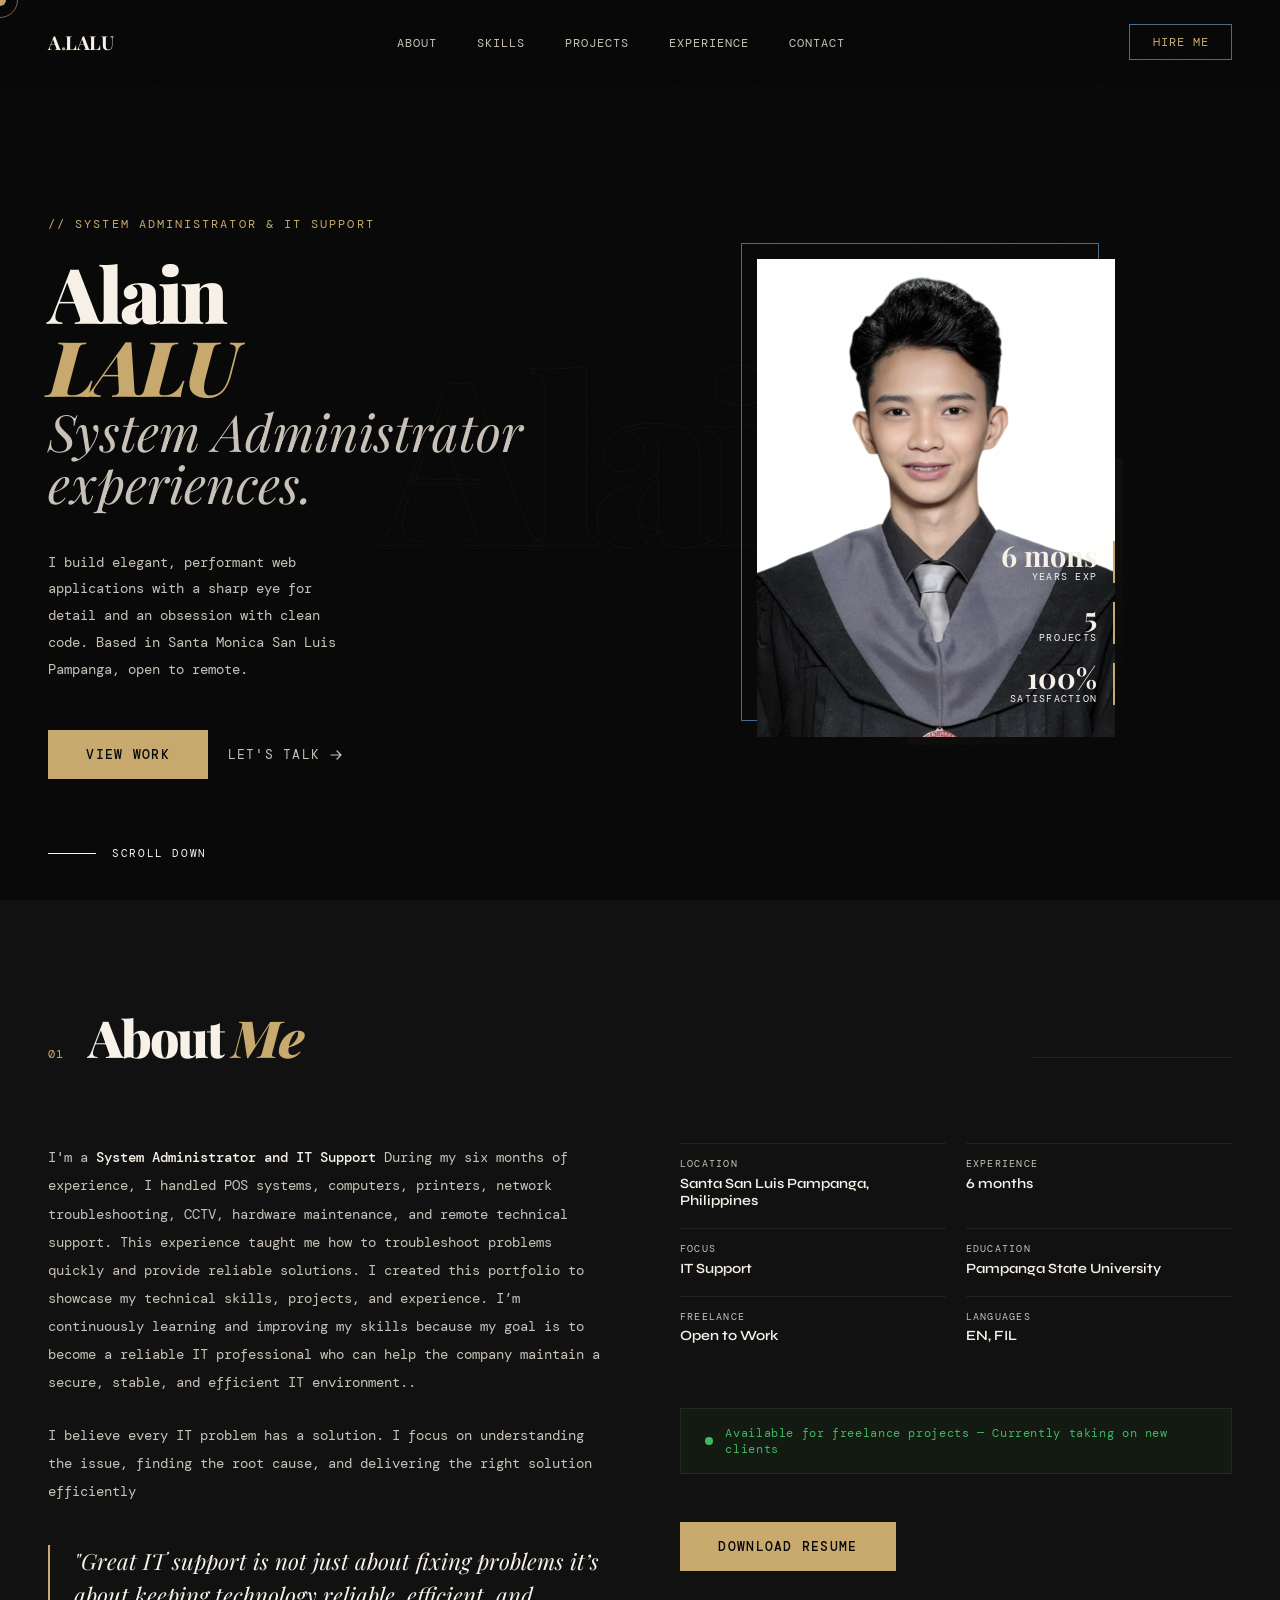
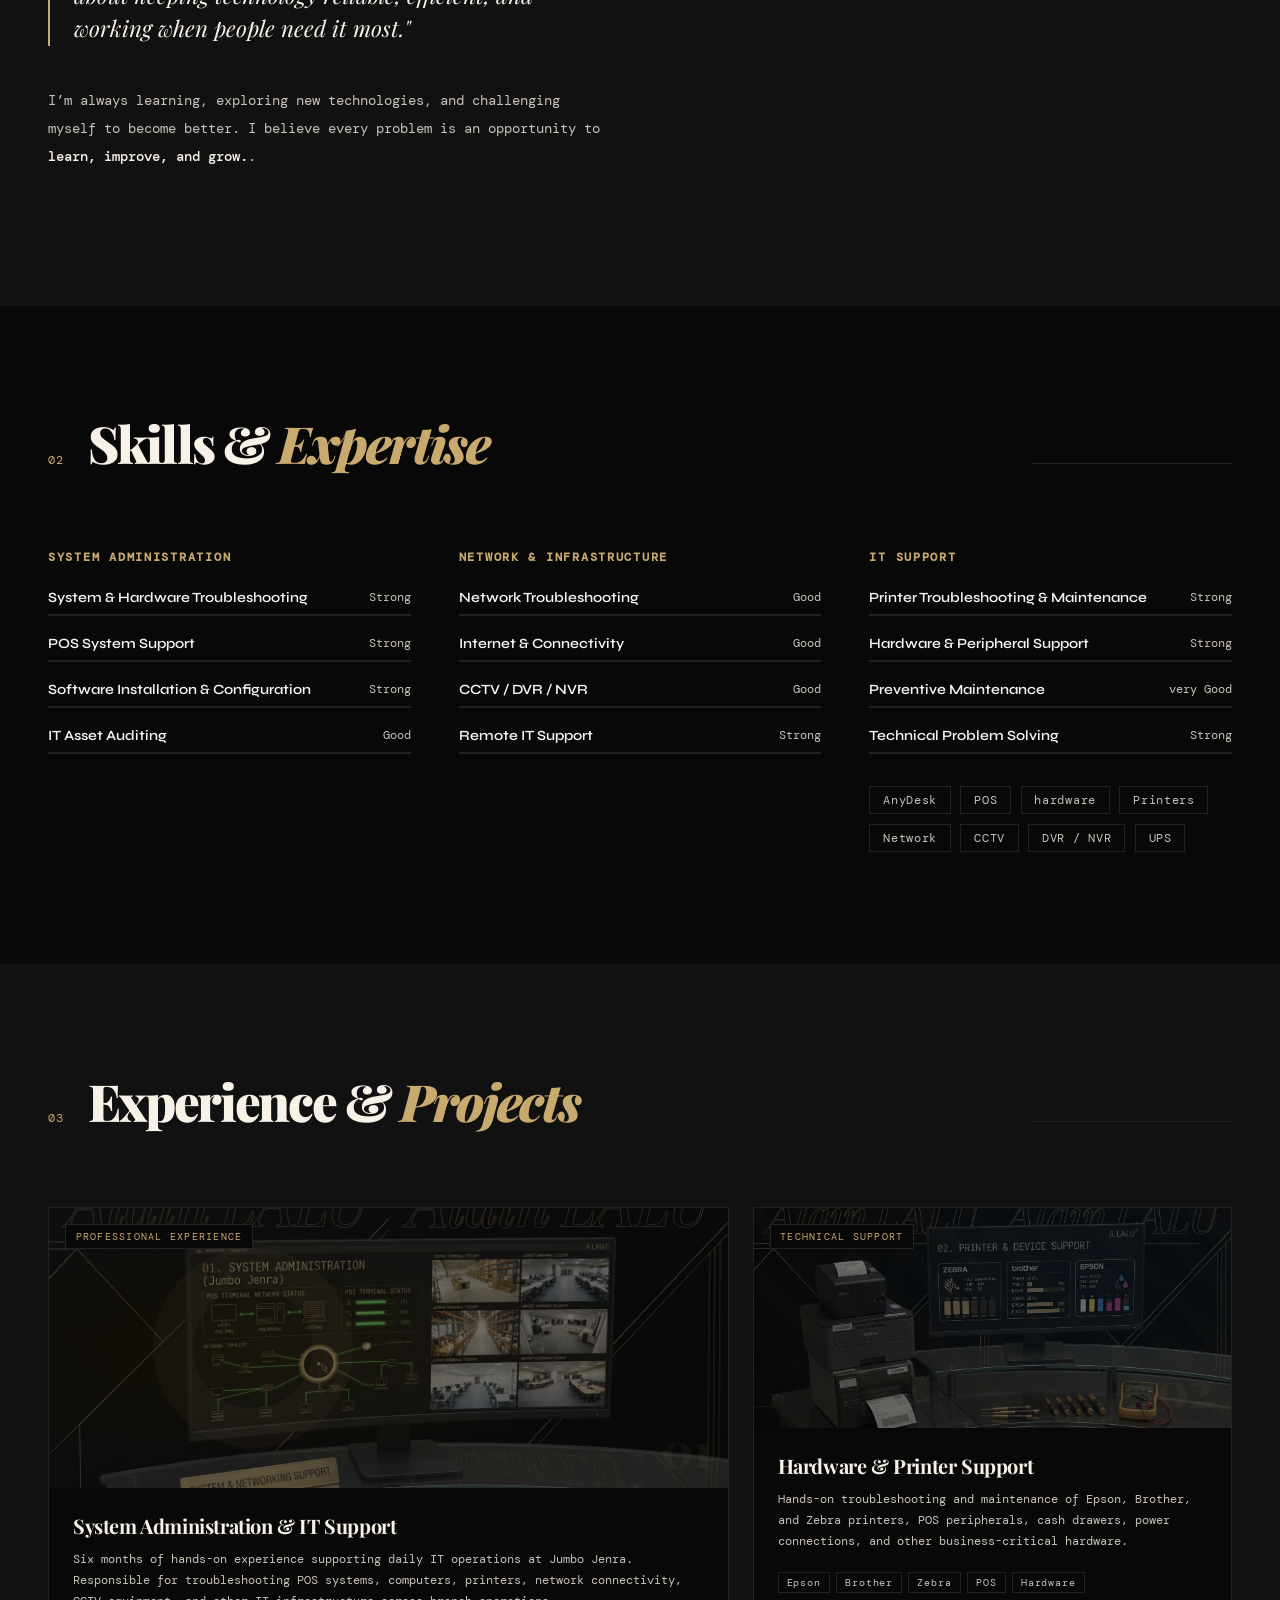
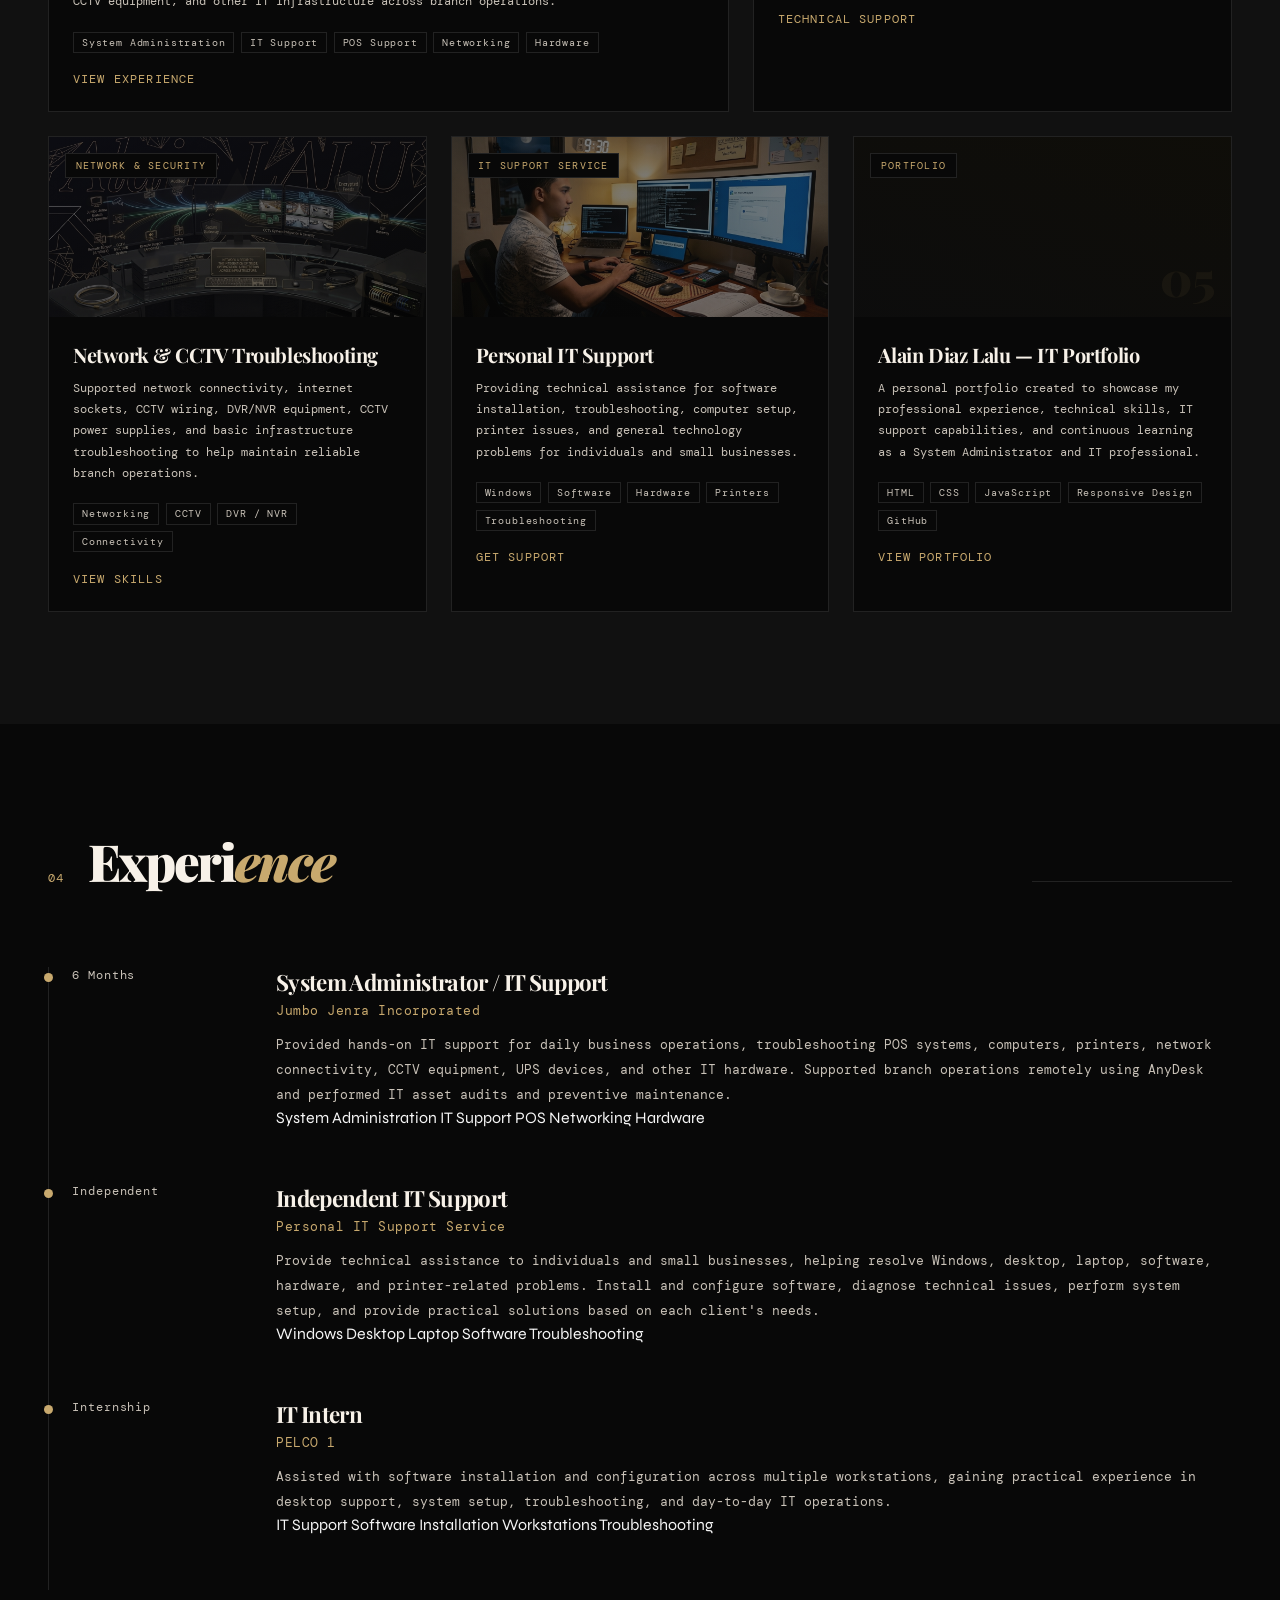
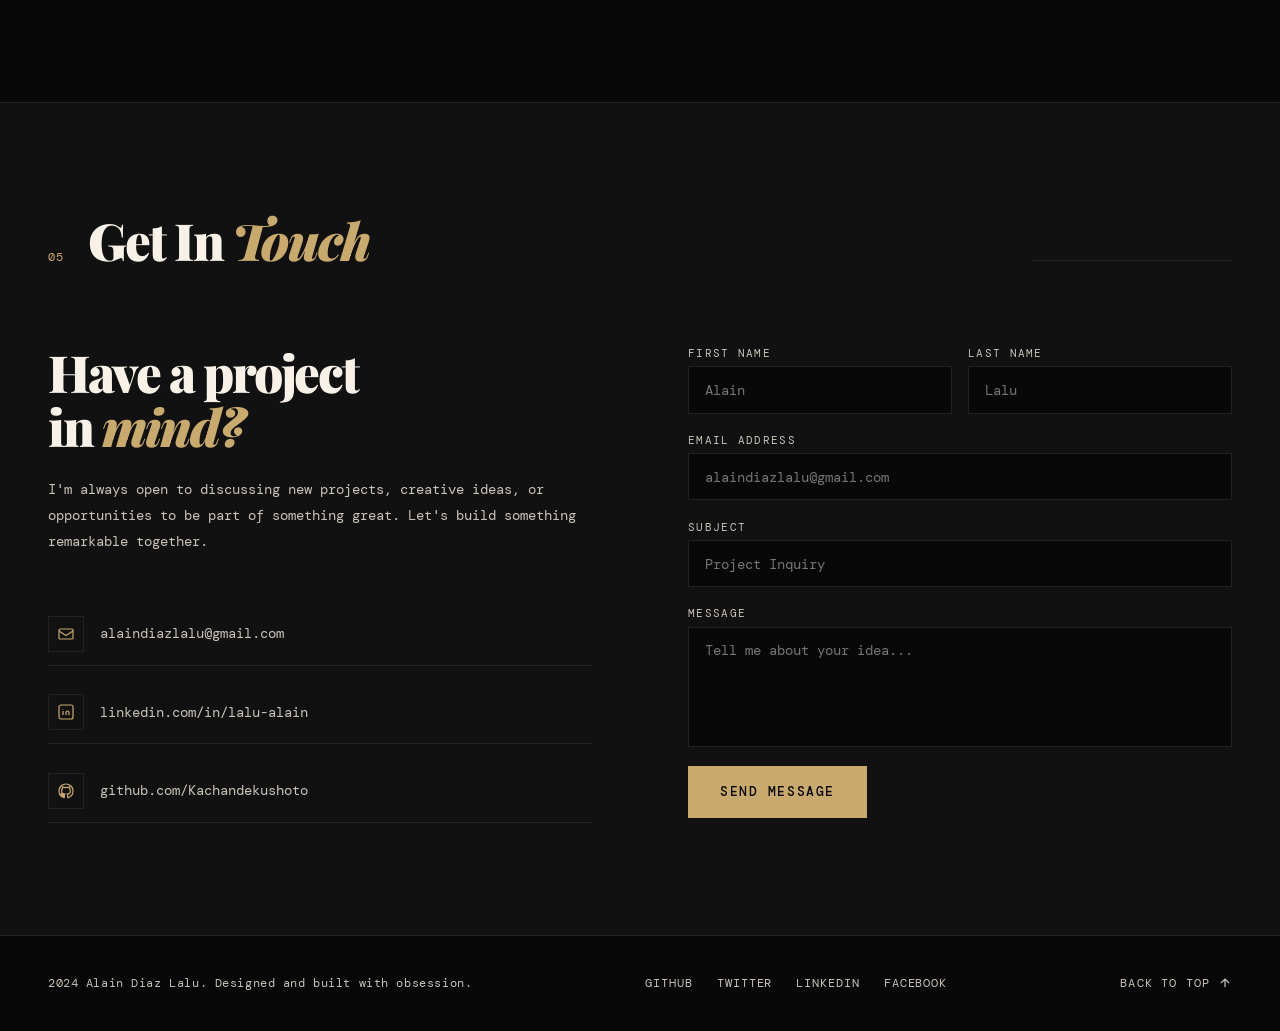
==== index.html @ 6e88aa39 "Rename index (1).html to index.html" ====
<!DOCTYPE html>
<html lang="en">
<head>
<meta charset="UTF-8" />
<meta name="viewport" content="width=device-width, initial-scale=1.0"/>
<title>Alain Diaz Lalu — Portfolio</title>
<link href="https://fonts.googleapis.com/css2?family=Playfair+Display:ital,wght@0,400;0,700;0,900;1,400;1,700&family=DM+Mono:ital,wght@0,300;0,400;0,500;1,300&family=Syne:wght@400;600;700;800&display=swap" rel="stylesheet"/>
<link rel="stylesheet" href="styles.css" />
</head>
<body>

<div id="cursor"></div>
<div id="cursor-ring"></div>

<!-- ─── NAV ─── -->
<nav id="navbar">
  <a href="#hero" class="nav-logo">A<span>.</span>LALU</a>
  <ul class="nav-links">
    <li><a href="#about">About</a></li>
    <li><a href="#skills">Skills</a></li>
    <li><a href="#projects">Projects</a></li>
    <li><a href="#experience">Experience</a></li>
    <li><a href="#contact">Contact</a></li>
  </ul>
  <a href="#contact" class="nav-cta">Hire Me</a>
  <button class="hamburger" id="hamburger" aria-label="Menu">
    <span></span><span></span><span></span>
  </button>
</nav>

<!-- Mobile Menu -->
<div class="mobile-menu" id="mobileMenu">
  <a href="#about" class="mobile-link">About</a>
  <a href="#skills" class="mobile-link">Skills</a>
  <a href="#projects" class="mobile-link">Projects</a>
  <a href="#experience" class="mobile-link">Experience</a>
  <a href="#contact" class="mobile-link">Contact</a>
</div>

<!-- ─── HERO ─── -->
<section id="hero">
  <div class="hero-bg-text">Alain</div>

  <div class="hero-left">
    <p class="hero-tag">// System Administrator &amp; IT SUPPORT</p>
    <h1 class="hero-name">Alain<br/><em>LALU</em></h1>
    <p class="hero-title">System Administrator<br/>experiences.</p>
    <p class="hero-desc">
      I build elegant, performant web applications with a sharp eye for detail and an obsession with clean code. Based in Santa Monica San Luis Pampanga, open to remote.
    </p>
    <div class="hero-actions">
      <a href="#projects" class="btn-primary">View Work</a>
      <a href="#contact" class="btn-ghost">
        Let's Talk
        <svg width="16" height="16" viewBox="0 0 16 16" fill="none">
          <path d="M3 8H13M9 4L13 8L9 12" stroke="currentColor" stroke-width="1.2" stroke-linecap="round" stroke-linejoin="round"/>
        </svg>
      </a>
    </div>
  </div>

  <div class="hero-right">
    <div class="hero-image-wrap">
      <img src="LALU_ALAIN.png" alt="System Administrator & IT Support" class="hero-avatar" />
      <div class="hero-stats">
        <div class="stat-item">
          <div class="stat-num">6 mons</div>
          <div class="stat-label">Years Exp</div>
        </div>
        <div class="stat-item">
          <div class="stat-num">5</div>
          <div class="stat-label">Projects</div>
        </div>
        <div class="stat-item">
          <div class="stat-num">100%</div>
          <div class="stat-label">Satisfaction</div>
        </div>
      </div>
    </div>
  </div>

  <div class="scroll-indicator">
    <div class="scroll-line"></div>
    <span class="scroll-text">Scroll Down</span>
  </div>
</section>

<!-- ─── ABOUT ─── -->
<section id="about">
  <div class="section-header reveal">
    <span class="section-num">01</span>
    <h2 class="section-title">About <em>Me</em></h2>
    <div class="section-line"></div>
  </div>
  <div class="about-grid">
    <div class="about-text reveal">
      <p>I'm a <strong> System Administrator and IT Support</strong> During my six months of experience, I handled POS systems, computers, printers, network troubleshooting, CCTV, hardware maintenance, and remote technical support. This experience taught me how to troubleshoot problems quickly and provide reliable solutions.
I created this portfolio to showcase my technical skills, projects, and experience. I’m continuously learning and improving my skills because my goal is to become a reliable IT professional who can help the company maintain a secure, stable, and efficient IT environment..</p>
      <p>I believe every IT problem has a solution. I focus on understanding the issue, finding the root cause, and delivering the right solution efficiently</p>
      <div class="about-quote">
        <blockquote>"Great IT support is not just about fixing problems it’s about keeping technology reliable, efficient, and working when people need it most."</blockquote>
      </div>
      <p>I’m always learning, exploring new technologies, and challenging myself to become better. I believe every problem is an opportunity to <strong>learn, improve, and grow.</strong>.</p>
    </div>
    <div class="about-right reveal reveal-delay-2">
      <div class="info-grid">
        <div class="info-item">
          <div class="info-label">Location</div>
          <div class="info-value">Santa San Luis Pampanga, Philippines</div>
        </div>
        <div class="info-item">
          <div class="info-label">Experience</div>
          <div class="info-value">6 months</div>
        </div>
        <div class="info-item">
          <div class="info-label">Focus</div>
          <div class="info-value">IT Support</div>
        </div>
        <div class="info-item">
          <div class="info-label">Education</div>
          <div class="info-value">Pampanga State University</div>
        </div>
        <div class="info-item">
          <div class="info-label">Freelance</div>
          <div class="info-value">Open to Work </div>
        </div>
        <div class="info-item">
          <div class="info-label">Languages</div>
          <div class="info-value">EN, FIL</div>
        </div>
      </div>
      <div class="availability">
        <div class="avail-dot"></div>
        <span class="avail-text">Available for freelance projects — Currently taking on new clients</span>
      </div>
      <a href="LALU_ALAIN_DIAZ.pdf" class="btn-primary" style="align-self:flex-start; margin-top:1rem; display:inline-block; text-decoration:none;">Download Resume</a>
    </div>
  </div>
</section>

<!-- ─── SKILLS ─── -->
<section id="skills">
  <div class="section-header reveal">
    <span class="section-num">02</span>
    <h2 class="section-title">Skills &amp; <em>Expertise</em></h2>
    <div class="section-line"></div>
  </div>

  <div class="skills-container">

    <!-- SYSTEM ADMINISTRATION -->
    <div class="skill-category reveal">
      <h3>System Administration</h3>

      <div class="skill-item">
        <div class="skill-header">
          <span class="skill-name">System &amp; Hardware Troubleshooting</span>
          <span class="skill-pct">Strong</span>
        </div>
        <div class="skill-bar">
          <div class="skill-fill" data-width="0.88"></div>
        </div>
      </div>

      <div class="skill-item">
        <div class="skill-header">
          <span class="skill-name">POS System Support</span>
          <span class="skill-pct">Strong</span>
        </div>
        <div class="skill-bar">
          <div class="skill-fill" data-width="0.90"></div>
        </div>
      </div>

      <div class="skill-item">
        <div class="skill-header">
          <span class="skill-name">Software Installation &amp; Configuration</span>
          <span class="skill-pct">Strong</span>
        </div>
        <div class="skill-bar">
          <div class="skill-fill" data-width="0.90"></div>
        </div>
      </div>

      <div class="skill-item">
        <div class="skill-header">
          <span class="skill-name">IT Asset Auditing</span>
          <span class="skill-pct">Good</span>
        </div>
        <div class="skill-bar">
          <div class="skill-fill" data-width="0.80"></div>
        </div>
      </div>
    </div>


    <!-- NETWORK & INFRASTRUCTURE -->
    <div class="skill-category reveal reveal-delay-1">
      <h3>Network &amp; Infrastructure</h3>

      <div class="skill-item">
        <div class="skill-header">
          <span class="skill-name">Network Troubleshooting</span>
          <span class="skill-pct">Good</span>
        </div>
        <div class="skill-bar">
          <div class="skill-fill" data-width="0.82"></div>
        </div>
      </div>

      <div class="skill-item">
        <div class="skill-header">
          <span class="skill-name">Internet &amp; Connectivity</span>
          <span class="skill-pct">Good</span>
        </div>
        <div class="skill-bar">
          <div class="skill-fill" data-width="0.80"></div>
        </div>
      </div>

      <div class="skill-item">
        <div class="skill-header">
          <span class="skill-name">CCTV / DVR / NVR</span>
          <span class="skill-pct">Good</span>
        </div>
        <div class="skill-bar">
          <div class="skill-fill" data-width="0.75"></div>
        </div>
      </div>

      <div class="skill-item">
        <div class="skill-header">
          <span class="skill-name">Remote IT Support</span>
          <span class="skill-pct">Strong</span>
        </div>
        <div class="skill-bar">
          <div class="skill-fill" data-width="0.85"></div>
        </div>
      </div>
    </div>


    <!-- IT SUPPORT -->
    <div class="skill-category reveal reveal-delay-2">
      <h3>IT Support</h3>

      <div class="skill-item">
        <div class="skill-header">
          <span class="skill-name">Printer Troubleshooting &amp; Maintenance</span>
          <span class="skill-pct">Strong</span>
        </div>
        <div class="skill-bar">
          <div class="skill-fill" data-width="0.90"></div>
        </div>
      </div>

      <div class="skill-item">
        <div class="skill-header">
          <span class="skill-name">Hardware &amp; Peripheral Support</span>
          <span class="skill-pct">Strong</span>
        </div>
        <div class="skill-bar">
          <div class="skill-fill" data-width="0.88"></div>
        </div>
      </div>

      <div class="skill-item">
        <div class="skill-header">
          <span class="skill-name">Preventive Maintenance</span>
          <span class="skill-pct">very Good</span>
        </div>
        <div class="skill-bar">
          <div class="skill-fill" data-width="0.80"></div>
        </div>
      </div>

      <div class="skill-item">
        <div class="skill-header">
          <span class="skill-name">Technical Problem Solving</span>
          <span class="skill-pct">Strong</span>
        </div>
        <div class="skill-bar">
          <div class="skill-fill" data-width="0.90"></div>
        </div>
      </div>

      <div class="tech-tags">
        <span class="tech-tag">AnyDesk</span>
        <span class="tech-tag">POS</span>
        <span class="tech-tag">hardware</span>
        <span class="tech-tag">Printers</span>
        <span class="tech-tag">Network </span>
        <span class="tech-tag">CCTV</span>
        <span class="tech-tag">DVR / NVR</span>
        <span class="tech-tag">UPS</span>
      </div>
    </div>

  </div>
</section>

<!-- ─── PROJECTS ─── -->
<!-- ─── EXPERIENCE & PROJECTS ─── -->
<section id="projects">
  <div class="section-header reveal">
    <span class="section-num">03</span>
    <h2 class="section-title">Experience &amp; <em>Projects</em></h2>
    <div class="section-line"></div>
  </div>

  <div class="projects-grid">

    <!-- PROJECT 01 -->
    <div class="project-card reveal">
      <div class="project-thumb">
        <img src="SystemAdmin&ITsupport.jpg" alt="System Administration and IT Support" />
        <div class="project-thumb-pattern proj-t1"></div>
        <span class="project-label">Professional Experience</span>
        <span class="project-num">01</span>
      </div>

      <div class="project-info">
        <h3 class="project-title">System Administration &amp; IT Support</h3>

        <p class="project-desc">
          Six months of hands-on experience supporting daily IT operations at
          Jumbo Jenra. Responsible for troubleshooting POS systems, computers,
          printers, network connectivity, CCTV equipment, and other IT
          infrastructure across branch operations.
        </p>

        <div class="project-tech">
          <span>System Administration</span>
          <span>IT Support</span>
          <span>POS Support</span>
          <span>Networking</span>
          <span>Hardware</span>
        </div>

        <div class="project-links">
          <a href="#experience" class="project-link">
            View Experience
          </a>
        </div>
      </div>
    </div>


    <!-- PROJECT 02 -->
    <div class="project-card reveal reveal-delay-1">
      <div class="project-thumb">
        <img src="technicalsupp.jpg" alt="Technical Support" />
        <div class="project-thumb-pattern proj-t2"></div>
        <span class="project-label">Technical Support</span>
        <span class="project-num">02</span>
      </div>

      <div class="project-info">
        <h3 class="project-title">Hardware &amp; Printer Support</h3>

        <p class="project-desc">
          Hands-on troubleshooting and maintenance of Epson, Brother, and Zebra
          printers, POS peripherals, cash drawers, power connections, and other
          business-critical hardware.
        </p>

        <div class="project-tech">
          <span>Epson</span>
          <span>Brother</span>
          <span>Zebra</span>
          <span>POS</span>
          <span>Hardware</span>
        </div>

        <div class="project-links">
          <a href="#contact" class="project-link">
            Technical Support
          </a>
        </div>
      </div>
    </div>


    <!-- PROJECT 03 -->
    <div class="project-card reveal">
      <div class="project-thumb" style="height:180px">
        <img src="Network&Security.jpg" alt="Network and Security" />
        <div class="project-thumb-pattern proj-t3"></div>
        <span class="project-label">Network &amp; Security</span>
        <span class="project-num">03</span>
      </div>

      <div class="project-info">
        <h3 class="project-title">Network &amp; CCTV Troubleshooting</h3>

        <p class="project-desc">
          Supported network connectivity, internet sockets, CCTV wiring,
          DVR/NVR equipment, CCTV power supplies, and basic infrastructure
          troubleshooting to help maintain reliable branch operations.
        </p>

        <div class="project-tech">
          <span>Networking</span>
          <span>CCTV</span>
          <span>DVR / NVR</span>
          <span>Connectivity</span>
        </div>

        <div class="project-links">
          <a href="#skills" class="project-link">
            View Skills
          </a>
        </div>
      </div>
    </div>


    <!-- PROJECT 04 -->
    <div class="project-card reveal reveal-delay-1">
      <div class="project-thumb" style="height:180px">
        <img src="SideHustle.jpg" alt="Side Hustle" />
        <div class="project-thumb-pattern proj-t4"></div>
        <span class="project-label">IT Support Service</span>
        <span class="project-num">04</span>
      </div>

      <div class="project-info">
        <h3 class="project-title">Personal IT Support</h3>

        <p class="project-desc">
          Providing technical assistance for software installation,
          troubleshooting, computer setup, printer issues, and general
          technology problems for individuals and small businesses.
        </p>

        <div class="project-tech">
          <span>Windows</span>
          <span>Software</span>
          <span>Hardware</span>
          <span>Printers</span>
          <span>Troubleshooting</span>
        </div>

        <div class="project-links">
          <a href="#contact" class="project-link">
            Get Support
          </a>
        </div>
      </div>
    </div>


    <!-- PROJECT 05 -->
    <div class="project-card reveal reveal-delay-2">
      <div class="project-thumb" style="height:180px">
        <div class="project-thumb-pattern proj-t5"></div>
        <span class="project-label">Portfolio</span>
        <span class="project-num">05</span>
      </div>

      <div class="project-info">
        <h3 class="project-title">Alain Diaz Lalu — IT Portfolio</h3>

        <p class="project-desc">
          A personal portfolio created to showcase my professional experience,
          technical skills, IT support capabilities, and continuous learning
          as a System Administrator and IT professional.
        </p>

        <div class="project-tech">
          <span>HTML</span>
          <span>CSS</span>
          <span>JavaScript</span>
          <span>Responsive Design</span>
          <span>GitHub</span>
        </div>

        <div class="project-links">
          <a href="#" class="project-link">
            View Portfolio
          </a>
        </div>
      </div>
    </div>

  </div>
</section>
<!-- ─── EXPERIENCE ─── -->
<!-- ─── EXPERIENCE ─── -->
<section id="experience">
  <div class="section-header reveal">
    <span class="section-num">04</span>
    <h2 class="section-title">Experi<em>ence</em></h2>
    <div class="section-line"></div>
  </div>

  <div class="timeline">

    <!-- JUMBO JENRA -->
    <div class="timeline-item reveal">
      <div class="timeline-date">6 Months</div>

      <div class="timeline-content">
        <div class="timeline-role">
          System Administrator / IT Support
        </div>

        <div class="timeline-company">
          Jumbo Jenra Incorporated
        </div>

        <p class="timeline-desc">
          Provided hands-on IT support for daily business operations,
          troubleshooting POS systems, computers, printers, network
          connectivity, CCTV equipment, UPS devices, and other IT hardware.
          Supported branch operations remotely using AnyDesk and performed
          IT asset audits and preventive maintenance.
        </p>

        <div class="timeline-tags">
          <span>System Administration</span>
          <span>IT Support</span>
          <span>POS</span>
          <span>Networking</span>
          <span>Hardware</span>
        </div>
      </div>
    </div>


    <!-- IT SUPPORT SIDE HUSTLE -->
    <div class="timeline-item reveal reveal-delay-1">
      <div class="timeline-date">Independent</div>

      <div class="timeline-content">
        <div class="timeline-role">
          Independent IT Support
        </div>

        <div class="timeline-company">
          Personal IT Support Service
        </div>

        <p class="timeline-desc">
          Provide technical assistance to individuals and small businesses,
          helping resolve Windows, desktop, laptop, software, hardware, and
          printer-related problems. Install and configure software, diagnose
          technical issues, perform system setup, and provide practical
          solutions based on each client's needs.
        </p>

        <div class="timeline-tags">
          <span>Windows</span>
          <span>Desktop</span>
          <span>Laptop</span>
          <span>Software</span>
          <span>Troubleshooting</span>
        </div>
      </div>
    </div>


    <!-- PELCO -->
    <div class="timeline-item reveal reveal-delay-2">
      <div class="timeline-date">Internship</div>

      <div class="timeline-content">
        <div class="timeline-role">
          IT Intern
        </div>

        <div class="timeline-company">
          PELCO 1
        </div>

        <p class="timeline-desc">
          Assisted with software installation and configuration across
          multiple workstations, gaining practical experience in desktop
          support, system setup, troubleshooting, and day-to-day IT
          operations.
        </p>

        <div class="timeline-tags">
          <span>IT Support</span>
          <span>Software Installation</span>
          <span>Workstations</span>
          <span>Troubleshooting</span>
        </div>
      </div>
    </div>

  </div>
</section>

<!-- ─── CONTACT ─── -->
<section id="contact">
  <div class="section-header reveal">
    <span class="section-num">05</span>
    <h2 class="section-title">Get In <em>Touch</em></h2>
    <div class="section-line"></div>
  </div>
  <div class="contact-grid">
    <div class="contact-left reveal">
      <h3 class="contact-heading">Have a project<br/>in <em>mind?</em></h3>
      <p class="contact-sub">I'm always open to discussing new projects, creative ideas, or opportunities to be part of something great. Let's build something remarkable together.</p>
      <div class="contact-methods">
        <a href="mailto:alaindiazlalu@gmail.com" class="contact-method">
          <div class="contact-method-icon">
            <svg width="16" height="16" viewBox="0 0 16 16" fill="none" stroke="currentColor" stroke-width="1.2">
              <rect x="1" y="3" width="14" height="10" rx="1"/>
              <path d="M1 5L8 9.5L15 5"/>
            </svg>
          </div>
          alaindiazlalu@gmail.com
        </a>
        <a href="https://linkedin.com" class="contact-method" target="_blank">
          <div class="contact-method-icon">
            <svg width="16" height="16" viewBox="0 0 16 16" fill="none" stroke="currentColor" stroke-width="1.2">
              <rect x="1" y="1" width="14" height="14" rx="2"/>
              <path d="M5 7V11M5 5V5.5"/>
              <path d="M8 11V8.5C8 7.7 8.7 7 9.5 7C10.3 7 11 7.7 11 8.5V11"/>
            </svg>
          </div>
          linkedin.com/in/lalu-alain
        </a>
        <a href="https://github.com" class="contact-method" target="_blank">
          <div class="contact-method-icon">
            <svg width="16" height="16" viewBox="0 0 16 16" fill="none" stroke="currentColor" stroke-width="1.2">
              <path d="M8 1C4.13 1 1 4.13 1 8C1 11.1 3.05 13.72 5.88 14.65C6.23 14.71 6.36 14.5 6.36 14.31V13.12C4.43 13.54 4.02 12.22 4.02 12.22C3.7 11.4 3.24 11.19 3.24 11.19C2.61 10.76 3.29 10.77 3.29 10.77C3.99 10.82 4.36 11.49 4.36 11.49C4.98 12.56 5.97 12.25 6.39 12.07C6.45 11.62 6.63 11.31 6.83 11.14C5.27 10.97 3.63 10.36 3.63 7.64C3.63 6.87 3.9 6.24 4.38 5.75C4.31 5.58 4.07 4.86 4.45 3.9C4.45 3.9 5.03 3.72 6.36 4.62C6.91 4.47 7.46 4.39 8 4.39C8.54 4.39 9.09 4.47 9.64 4.62C10.97 3.72 11.55 3.9 11.55 3.9C11.93 4.86 11.69 5.58 11.62 5.75C12.1 6.24 12.37 6.87 12.37 7.64C12.37 10.37 10.73 10.97 9.16 11.13C9.41 11.34 9.64 11.75 9.64 12.38V14.31C9.64 14.5 9.77 14.72 10.13 14.65C12.96 13.72 15 11.1 15 8C15 4.13 11.87 1 8 1Z"/>
            </svg>
          </div>
          github.com/Kachandekushoto
        </a>
      </div>
    </div>
    <div class="contact-right reveal reveal-delay-2">
      <form class="contact-form" id="contactForm">
        <div class="form-row">
          <div class="form-group">
            <label class="form-label" for="fname">First Name</label>
            <input class="form-input" type="text" id="fname" placeholder="Alain" required/>
          </div>
          <div class="form-group">
            <label class="form-label" for="lname">Last Name</label>
            <input class="form-input" type="text" id="lname" placeholder="Lalu" required/>
          </div>
        </div>
        <div class="form-group">
          <label class="form-label" for="email">Email Address</label>
          <input class="form-input" type="email" id="email" placeholder="alaindiazlalu@gmail.com" required/>
        </div>
        <div class="form-group">
          <label class="form-label" for="subject">Subject</label>
          <input class="form-input" type="text" id="subject" placeholder="Project Inquiry"/>
        </div>
        <div class="form-group">
          <label class="form-label" for="message">Message</label>
          <textarea class="form-textarea" id="message" placeholder="Tell me about your idea..." required></textarea>
        </div>
        <button type="submit" class="submit-btn">Send Message</button>
        <p class="form-status" id="formStatus">Message sent successfully. I'll get back to you within 24 hours.</p>
      </form>
    </div>
  </div>
</section>

<!-- ─── FOOTER ─── -->
<footer>
  <p class="footer-copy"> 2024 Alain Diaz Lalu. Designed and built with obsession.</p>
  <div class="footer-socials">
    <a href="#">GitHub</a>
    <a href="#">Twitter</a>
    <a href="#">LinkedIn</a>
    <a href="#">Facebook</a>
  </div>
  <a href="#hero" class="back-top">
    Back to Top
    <svg width="14" height="14" viewBox="0 0 14 14" fill="none" stroke="currentColor" stroke-width="1.2">
      <path d="M7 11V3M3 7L7 3L11 7"/>
    </svg>
  </a>
</footer>

<script src="script.js"></script>
</body>
</html>
---- styles.css ----
*, *::before, *::after { box-sizing: border-box; margin: 0; padding: 0; }

  :root {
    --bg: #080808;
    --surface: #111111;
    --border: #222222;
    --cream: #f7f1e8;
    --muted: #c9c2b8;
    --accent: #c8a96e;
    --accent-dim: #486c8a;
    --red: #c0392b;
    --text: #f5f5f5;
    --font-display: 'Playfair Display', Georgia, serif;
    --font-mono: 'DM Mono', monospace;
    --font-sans: 'Syne', sans-serif;
  }

  html { scroll-behavior: smooth; font-size: 16px; }

  body {
    background: var(--bg);
    color: var(--text);
    font-family: var(--font-sans);
    cursor: none;
    overflow-x: hidden;
  }

  /* ─── CUSTOM CURSOR ─── */
  #cursor {
    width: 12px; height: 12px;
    background: var(--accent);
    border-radius: 50%;
    position: fixed; top: 0; left: 0;
    pointer-events: none; z-index: 9999;
    transform: translate(-50%, -50%);
    transition: transform 0.08s ease, width 0.25s ease, height 0.25s ease, background 0.25s ease;
    mix-blend-mode: difference;
  }
  #cursor-ring {
    width: 36px; height: 36px;
    border: 1px solid var(--accent);
    border-radius: 50%;
    position: fixed; top: 0; left: 0;
    pointer-events: none; z-index: 9998;
    transform: translate(-50%, -50%);
    transition: transform 0.18s ease, width 0.25s ease, height 0.25s ease, opacity 0.25s ease;
    opacity: 0.6;
  }
  body:has(a:hover) #cursor, body:has(button:hover) #cursor { width: 6px; height: 6px; background: var(--cream); }
  body:has(a:hover) #cursor-ring, body:has(button:hover) #cursor-ring { width: 56px; height: 56px; opacity: 1; }

  /* ─── NOISE OVERLAY ─── */
  body::before {
    content: '';
    position: fixed; inset: 0;
    background-image: url("data:image/svg+xml,%3Csvg viewBox='0 0 512 512' xmlns='http://www.w3.org/2000/svg'%3E%3Cfilter id='n'%3E%3CfeTurbulence type='fractalNoise' baseFrequency='0.75' numOctaves='4' stitchTiles='stitch'/%3E%3C/filter%3E%3Crect width='100%25' height='100%25' filter='url(%23n)' opacity='1'/%3E%3C/svg%3E");
    opacity: 0.022;
    pointer-events: none; z-index: 9990;
  }

  /* ─── NAV ─── */
  nav {
    position: fixed; top: 0; left: 0; right: 0;
    padding: 1.5rem 3rem;
    display: flex; align-items: center; justify-content: space-between;
    z-index: 100;
    backdrop-filter: blur(16px);
    background: rgba(8,8,8,0.7);
    border-bottom: 1px solid transparent;
    transition: border-color 0.4s;
  }
  nav.scrolled { border-color: var(--border); }

  .nav-logo {
    font-family: var(--font-display);
    font-size: 1.2rem; font-weight: 700;
    color: var(--cream);
    letter-spacing: -0.02em;
    text-decoration: none;
  }
  .nav-logo span { color: var(--accent); }

  .nav-links { display: flex; gap: 2.5rem; list-style: none; }
  .nav-links a {
    font-family: var(--font-mono);
    font-size: 0.78rem; font-weight: 400;
    color: var(--muted);
    text-decoration: none;
    letter-spacing: 0.08em;
    text-transform: uppercase;
    position: relative;
    transition: color 0.3s;
  }
  .nav-links a::after {
    content: '';
    position: absolute; bottom: -4px; left: 0; right: 0;
    height: 1px; background: var(--accent);
    transform: scaleX(0); transform-origin: left;
    transition: transform 0.3s ease;
  }
  .nav-links a:hover { color: var(--cream); }
  .nav-links a:hover::after { transform: scaleX(1); }

  .nav-cta {
    font-family: var(--font-mono);
    font-size: 0.78rem;
    padding: 0.55rem 1.4rem;
    border: 1px solid var(--accent-dim);
    color: var(--accent);
    background: transparent;
    cursor: none;
    letter-spacing: 0.08em;
    text-transform: uppercase;
    text-decoration: none;
    transition: background 0.3s, color 0.3s;
  }
  .nav-cta:hover { background: var(--accent); color: var(--bg); }

  .hamburger { display: none; flex-direction: column; gap: 5px; cursor: none; background: none; border: none; padding: 4px; }
  .hamburger span { display: block; width: 24px; height: 1px; background: var(--cream); transition: all 0.3s; }
  .hamburger.open span:nth-child(1) { transform: translateY(6px) rotate(45deg); }
  .hamburger.open span:nth-child(2) { opacity: 0; }
  .hamburger.open span:nth-child(3) { transform: translateY(-6px) rotate(-45deg); }

  /* Mobile Menu */
  .mobile-menu {
    position: fixed; inset: 0;
    background: var(--bg);
    display: flex; flex-direction: column; align-items: center; justify-content: center;
    gap: 2.5rem;
    z-index: 99;
    transform: translateY(-100%);
    transition: transform 0.5s cubic-bezier(0.77,0,0.175,1);
  }
  .mobile-menu.open { transform: translateY(0); }
  .mobile-menu a {
    font-family: var(--font-display);
    font-size: 2.5rem; font-style: italic;
    color: var(--cream); text-decoration: none;
    transition: color 0.3s;
  }
  .mobile-menu a:hover { color: var(--accent); }

  /* ─── HERO ─── */
  #hero {
    min-height: 100vh;
    display: grid;
    grid-template-columns: 1fr 1fr;
    align-items: center;
    padding: 0 3rem;
    padding-top: 6rem;
    position: relative;
    overflow: hidden;
  }

  .hero-bg-text {
    position: absolute;
    top: 50%; left: 50%;
    transform: translate(-50%, -50%);
    font-family: var(--font-display);
    font-size: clamp(8rem, 18vw, 22rem);
    font-weight: 900;
    color: transparent;
    -webkit-text-stroke: 1px rgba(200,169,110,0.05);
    white-space: nowrap;
    pointer-events: none;
    user-select: none;
    letter-spacing: -0.05em;
  }

  .hero-left { z-index: 2; }

  .hero-tag {
    font-family: var(--font-mono);
    font-size: 0.72rem;
    color: var(--accent);
    letter-spacing: 0.18em;
    text-transform: uppercase;
    margin-bottom: 1.5rem;
    opacity: 0;
    transform: translateY(20px);
    animation: fadeUp 0.8s ease 0.3s forwards;
  }

  .hero-name {
    font-family: var(--font-display);
    font-size: clamp(3.2rem, 6vw, 6rem);
    font-weight: 900;
    line-height: 0.95;
    letter-spacing: -0.04em;
    color: var(--cream);
    margin-bottom: 0.3rem;
    opacity: 0;
    transform: translateY(30px);
    animation: fadeUp 0.8s ease 0.5s forwards;
  }
  .hero-name em { font-style: italic; color: var(--accent); }

  .hero-title {
    font-family: var(--font-display);
    font-size: clamp(2rem, 4vw, 4rem);
    font-weight: 400;
    font-style: italic;
    color: var(--muted);
    line-height: 1;
    margin-bottom: 2.5rem;
    opacity: 0;
    transform: translateY(30px);
    animation: fadeUp 0.8s ease 0.7s forwards;
  }

  .hero-desc {
    font-family: var(--font-mono);
    font-size: 0.88rem;
    line-height: 1.9;
    color: var(--muted);
    max-width: 38ch;
    margin-bottom: 3rem;
    opacity: 0;
    transform: translateY(20px);
    animation: fadeUp 0.8s ease 0.9s forwards;
  }

  .hero-actions {
    display: flex; gap: 1.2rem; align-items: center;
    opacity: 0;
    transform: translateY(20px);
    animation: fadeUp 0.8s ease 1.1s forwards;
  }

  .btn-primary {
    font-family: var(--font-mono);
    font-size: 0.8rem; font-weight: 500;
    letter-spacing: 0.1em; text-transform: uppercase;
    padding: 1rem 2.4rem;
    background: var(--accent);
    color: var(--bg);
    border: none; text-decoration: none;
    transition: transform 0.2s, box-shadow 0.2s;
    cursor: none;
    position: relative; overflow: hidden;
  }
  .btn-primary::after {
    content: '';
    position: absolute; inset: 0;
    background: rgba(255,255,255,0.12);
    transform: translateX(-100%);
    transition: transform 0.3s ease;
  }
  .btn-primary:hover::after { transform: translateX(0); }
  .btn-primary:hover { box-shadow: 0 8px 32px rgba(200,169,110,0.3); }

  .btn-ghost {
    font-family: var(--font-mono);
    font-size: 0.8rem; font-weight: 400;
    letter-spacing: 0.1em; text-transform: uppercase;
    color: var(--muted);
    text-decoration: none;
    display: flex; align-items: center; gap: 0.5rem;
    transition: color 0.3s; cursor: none;
  }
  .btn-ghost svg { transition: transform 0.3s; }
  .btn-ghost:hover { color: var(--cream); }
  .btn-ghost:hover svg { transform: translateX(4px); }

  .hero-right {
    z-index: 2;
    display: flex; justify-content: center; align-items: center;
    position: relative;
  }

  .hero-image-wrap {
    position: relative;
    opacity: 0;
    animation: fadeIn 1s ease 1.2s forwards;
  }
  .hero-image-wrap::before {
    content: '';
    position: absolute;
    top: -16px; left: -16px;
    width: 100%; height: 100%;
    border: 1px solid var(--accent-dim);
    z-index: -1;
  }
  .hero-image-wrap::after {
    content: '';
    position: absolute;
    bottom: -8px; right: -8px;
    width: 60%; height: 60%;
    background: linear-gradient(135deg, var(--accent), transparent);
    opacity: 0.08;
    z-index: -1;
  }

  .hero-avatar {
    width: clamp(240px, 28vw, 380px);
    aspect-ratio: 3/4;
    object-fit: cover;
    display: block;
    filter: grayscale(30%) contrast(1.05);
    background: var(--surface);
  }

  /* SVG avatar placeholder */
  .avatar-placeholder {
    width: clamp(240px, 28vw, 380px);
    aspect-ratio: 3/4;
    background: linear-gradient(160deg, #1a1a1a 0%, #0f0f0f 100%);
    display: flex; flex-direction: column; align-items: center; justify-content: flex-end;
    padding-bottom: 2rem;
    overflow: hidden;
    position: relative;
  }
  .avatar-placeholder .avatar-shape {
    position: absolute; bottom: 0; left: 50%;
    transform: translateX(-50%);
    width: 75%; height: 88%;
    background: linear-gradient(175deg, #2a2a2a 0%, #1a1505 100%);
    clip-path: ellipse(50% 55% at 50% 100%);
  }
  .avatar-placeholder .avatar-head {
    position: absolute; top: 22%; left: 50%;
    transform: translateX(-50%);
    width: 38%; aspect-ratio: 1;
    background: linear-gradient(135deg, #2e2e2e, #1e1e1e);
    border-radius: 50% 50% 45% 45%;
  }
  .avatar-placeholder .avatar-label {
    position: relative; z-index: 2;
    font-family: var(--font-mono);
    font-size: 0.7rem;
    color: var(--accent);
    letter-spacing: 0.15em;
    text-transform: uppercase;
  }

  .hero-stats {
    position: absolute; bottom: 2rem; right: 0;
    display: flex; flex-direction: column; gap: 1.2rem;
    opacity: 0;
    animation: fadeUp 0.8s ease 1.4s forwards;
  }
  .stat-item {
    text-align: right;
    border-right: 2px solid var(--accent);
    padding-right: 1rem;
  }
  .stat-num {
    font-family: var(--font-display);
    font-size: 1.8rem; font-weight: 700;
    color: var(--cream); line-height: 1;
  }
  .stat-label {
    font-family: var(--font-mono);
    font-size: 0.65rem; letter-spacing: 0.12em;
    text-transform: uppercase;
    color: var(--text);
  }

  .scroll-indicator {
    position: absolute; bottom: 2.5rem; left: 3rem;
    display: flex; align-items: center; gap: 1rem;
    opacity: 0;
    animation: fadeIn 1s ease 1.8s forwards;
  }
  .scroll-line {
    width: 48px; height: 1px;
    background: var(--text);
    position: relative; overflow: hidden;
  }
  .scroll-line::after {
    content: '';
    position: absolute; inset: 0;
    background: var(--accent);
    transform: translateX(-100%);
    animation: scrollSlide 2s ease 2s infinite;
  }
  .scroll-text {
    font-family: var(--font-mono);
    font-size: 0.68rem; letter-spacing: 0.15em;
    text-transform: uppercase; color: var(--text);
    writing-mode: horizontal-tb;
  }

  /* ─── SECTION SHARED ─── */
  section { padding: 7rem 3rem; position: relative; }

  .section-header {
    display: flex; align-items: baseline; gap: 1.5rem;
    margin-bottom: 5rem;
  }
  .section-num {
    font-family: var(--font-mono);
    font-size: 0.72rem; color: var(--accent);
    letter-spacing: 0.1em;
  }
  .section-title {
    font-family: var(--font-display);
    font-size: clamp(2.4rem, 4vw, 4rem);
    font-weight: 900;
    color: var(--cream);
    letter-spacing: -0.04em;
    line-height: 1;
  }
  .section-title em { font-style: italic; color: var(--accent); }
  .section-line {
    flex: 1; height: 1px;
    background: var(--border);
    max-width: 200px;
    margin-left: auto;
  }

  /* ─── ABOUT ─── */
  #about { background: var(--surface); }
  .about-grid {
    display: grid;
    grid-template-columns: 1fr 1fr;
    gap: 5rem;
    align-items: start;
  }
  .about-text p {
    font-family: var(--font-mono);
    font-size: 0.88rem;
    line-height: 2;
    color: var(--muted);
    margin-bottom: 1.5rem;
  }
  .about-text p strong { color: var(--cream); font-weight: 500; }
  .about-quote {
    margin: 2.5rem 0;
    padding-left: 1.5rem;
    border-left: 2px solid var(--accent);
  }
  .about-quote blockquote {
    font-family: var(--font-display);
    font-size: 1.4rem;
    font-style: italic;
    color: var(--cream);
    line-height: 1.5;
  }

  .about-right { display: flex; flex-direction: column; gap: 2rem; }

  .info-grid {
    display: grid; grid-template-columns: 1fr 1fr;
    gap: 1.2rem;
    margin-bottom: 2rem;
  }
  .info-item { border-top: 1px solid var(--border); padding-top: 0.8rem; }
  .info-label {
    font-family: var(--font-mono);
    font-size: 0.65rem; letter-spacing: 0.12em;
    text-transform: uppercase; color: var(--muted);
    margin-bottom: 0.3rem;
  }
  .info-value {
    font-family: var(--font-sans);
    font-size: 0.88rem; color: var(--cream); font-weight: 600;
  }

  .availability {
    display: flex; align-items: center; gap: 0.8rem;
    padding: 1rem 1.5rem;
    border: 1px solid #1a2e1a;
    background: rgba(20, 40, 20, 0.4);
  }
  .avail-dot {
    width: 8px; height: 8px;
    background: #3dba60; border-radius: 50%;
    animation: pulse-green 2s ease infinite;
  }
  .avail-text {
    font-family: var(--font-mono);
    font-size: 0.78rem; color: #3dba60;
    letter-spacing: 0.05em;
  }

  /* ─── SKILLS ─── */
  #skills { background: var(--bg); }
  .skills-container {
    display: grid;
    grid-template-columns: repeat(auto-fit, minmax(280px, 1fr));
    gap: 3rem;
  }
  .skill-category h3 {
    font-family: var(--font-mono);
    font-size: 0.72rem; letter-spacing: 0.15em;
    text-transform: uppercase; color: var(--accent);
    margin-bottom: 1.5rem;
  }
  .skill-item { margin-bottom: 1.2rem; }
  .skill-header {
    display: flex; justify-content: space-between;
    margin-bottom: 0.5rem;
  }
  .skill-name {
    font-family: var(--font-sans);
    font-size: 0.88rem; color: var(--text); font-weight: 600;
  }
  .skill-pct {
    font-family: var(--font-mono);
    font-size: 0.75rem; color: var(--muted);
  }
  .skill-bar {
    height: 2px;
    background: var(--border);
    position: relative; overflow: hidden;
  }
  .skill-fill {
    position: absolute; top: 0; left: 0; height: 100%;
    background: linear-gradient(90deg, var(--accent-dim), var(--accent));
    transform: scaleX(0); transform-origin: left;
    transition: transform 1s cubic-bezier(0.16, 1, 0.3, 1);
  }
  .skill-fill.animate { transform: scaleX(1); }

  .tech-tags {
    display: flex; flex-wrap: wrap; gap: 0.6rem;
    margin-top: 2rem;
  }
  .tech-tag {
    font-family: var(--font-mono);
    font-size: 0.72rem; letter-spacing: 0.06em;
    padding: 0.35rem 0.8rem;
    border: 1px solid var(--border);
    color: var(--muted);
    transition: border-color 0.3s, color 0.3s;
  }
  .tech-tag:hover { border-color: var(--accent-dim); color: var(--accent); }

  /* ─── PROJECTS ─── */
  #projects { background: var(--surface); }
  .projects-grid {
    display: grid;
    grid-template-columns: repeat(12, 1fr);
    gap: 1.5rem;
  }

  .project-card {
    border: 1px solid var(--border);
    background: var(--bg);
    overflow: hidden;
    position: relative;
    transition: border-color 0.4s, transform 0.4s;
    cursor: none;
  }
  .project-card:hover { border-color: var(--accent-dim); transform: translateY(-4px); }

  .project-card:nth-child(1) { grid-column: 1 / 8; grid-row: 1 / 2; }
  .project-card:nth-child(2) { grid-column: 8 / 13; grid-row: 1 / 2; }
  .project-card:nth-child(3) { grid-column: 1 / 5; grid-row: 2 / 3; }
  .project-card:nth-child(4) { grid-column: 5 / 9; grid-row: 2 / 3; }
  .project-card:nth-child(5) { grid-column: 9 / 13; grid-row: 2 / 3; }

  .project-thumb {
    height: 220px;
    background: var(--surface);
    position: relative; overflow: hidden;
    display: flex; align-items: center; justify-content: center;
  }
  .project-card:nth-child(1) .project-thumb { height: 280px; }
  .project-thumb img {
    position: absolute;
    inset: 0;
    width: 100%;
    height: 100%;
    object-fit: cover;
    display: block;
    opacity: 0.9;
  }
  .project-thumb-pattern {
    position: absolute; inset: 0;
    opacity: 0.5;
    z-index: 1;
  }
  .proj-t1 { background: radial-gradient(ellipse at 30% 50%, #1a1200 0%, transparent 60%), linear-gradient(135deg, #111 0%, #050505 100%); }
  .proj-t1::after {
    content: '';
    position: absolute;
    width: 200px; height: 200px;
    border: 40px solid rgba(200,169,110,0.08);
    border-radius: 50%;
    top: 50%; left: 30%; transform: translate(-50%,-50%);
  }
  .proj-t2 { background: radial-gradient(ellipse at 70% 30%, #000d1a 0%, transparent 60%), linear-gradient(225deg, #111 0%, #050505 100%); }
  .proj-t2::after {
    content: '';
    position: absolute; inset: 0;
    background: repeating-linear-gradient(45deg, transparent, transparent 20px, rgba(200,169,110,0.02) 20px, rgba(200,169,110,0.02) 40px);
  }
  .proj-t3 { background: linear-gradient(160deg, #0e0e1a 0%, #080808 100%); }
  .proj-t3::after {
    content: '';
    position: absolute;
    width: 120px; height: 120px;
    background: rgba(200,169,110,0.05);
    clip-path: polygon(50% 0%, 0% 100%, 100% 100%);
    top: 50%; left: 50%; transform: translate(-50%,-50%);
  }
  .proj-t4 { background: linear-gradient(45deg, #0a0a0a, #151515); }
  .proj-t5 { background: linear-gradient(200deg, #0d0a00, #080808); }

  .project-label {
    position: absolute; top: 1rem; left: 1rem;
    font-family: var(--font-mono);
    font-size: 0.65rem; letter-spacing: 0.12em;
    text-transform: uppercase;
    color: var(--accent); background: var(--bg);
    padding: 0.3rem 0.6rem;
    border: 1px solid var(--border);
    z-index: 2;
  }

  .project-num {
    position: absolute; bottom: 1rem; right: 1rem;
    font-family: var(--font-display);
    font-size: 3rem; font-weight: 900;
    color: rgba(200,169,110,0.06);
    line-height: 1;
    z-index: 2;
  }

  .project-info { padding: 1.5rem; }
  .project-title {
    font-family: var(--font-display);
    font-size: 1.25rem; font-weight: 700;
    color: var(--cream);
    margin-bottom: 0.6rem;
    letter-spacing: -0.02em;
  }
  .project-desc {
    font-family: var(--font-mono);
    font-size: 0.78rem; line-height: 1.7;
    color: var(--muted); margin-bottom: 1.2rem;
  }
  .project-tech {
    display: flex; flex-wrap: wrap; gap: 0.4rem;
    margin-bottom: 1.2rem;
  }
  .project-tech span {
    font-family: var(--font-mono);
    font-size: 0.65rem; letter-spacing: 0.08em;
    color: var(--muted);
    padding: 0.2rem 0.5rem;
    border: 1px solid var(--border);
  }
  .project-links { display: flex; gap: 1rem; }
  .project-link {
    font-family: var(--font-mono);
    font-size: 0.72rem; letter-spacing: 0.1em;
    text-transform: uppercase;
    color: var(--accent); text-decoration: none;
    display: flex; align-items: center; gap: 0.4rem;
    transition: color 0.3s;
  }
  .project-link:hover { color: var(--cream); }
  .project-link svg { width: 12px; height: 12px; }

  /* ─── EXPERIENCE ─── */
  #experience { background: var(--bg); }
  .timeline { position: relative; }
  .timeline::before {
    content: '';
    position: absolute; top: 0; left: 0;
    width: 1px; height: 100%;
    background: var(--border);
  }
  .timeline-item {
    display: grid;
    grid-template-columns: 180px 1fr;
    gap: 3rem;
    padding-bottom: 3.5rem;
    position: relative;
  }
  .timeline-item::before {
    content: '';
    position: absolute; top: 6px; left: -4px;
    width: 9px; height: 9px;
    background: var(--accent); border-radius: 50%;
  }
  .timeline-date {
    font-family: var(--font-mono);
    font-size: 0.72rem; letter-spacing: 0.08em;
    color: var(--muted); padding-top: 0.1rem;
    padding-left: 1.5rem;
  }
  .timeline-role {
    font-family: var(--font-display);
    font-size: 1.4rem; font-weight: 700;
    color: var(--cream);
    letter-spacing: -0.03em; margin-bottom: 0.3rem;
  }
  .timeline-company {
    font-family: var(--font-mono);
    font-size: 0.8rem; color: var(--accent);
    margin-bottom: 0.9rem; letter-spacing: 0.04em;
  }
  .timeline-desc {
    font-family: var(--font-mono);
    font-size: 0.82rem; line-height: 1.9;
    color: var(--muted);
  }

  /* ─── CONTACT ─── */
  #contact {
    background: var(--surface);
    border-top: 1px solid var(--border);
  }
  .contact-grid {
    display: grid;
    grid-template-columns: 1fr 1fr;
    gap: 6rem;
    align-items: start;
  }
  .contact-heading {
    font-family: var(--font-display);
    font-size: clamp(2rem, 4vw, 3.5rem);
    font-weight: 900;
    color: var(--cream);
    letter-spacing: -0.04em;
    line-height: 1.05;
    margin-bottom: 1.5rem;
  }
  .contact-heading em { font-style: italic; color: var(--accent); }
  .contact-sub {
    font-family: var(--font-mono);
    font-size: 0.85rem; line-height: 1.9;
    color: var(--muted); margin-bottom: 3rem;
  }
  .contact-methods { display: flex; flex-direction: column; gap: 1rem; }
  .contact-method {
    display: flex; align-items: center; gap: 1rem;
    font-family: var(--font-mono); font-size: 0.85rem;
    color: var(--muted); text-decoration: none;
    padding: 0.8rem 0;
    border-bottom: 1px solid var(--border);
    transition: color 0.3s, border-color 0.3s;
  }
  .contact-method:hover { color: var(--accent); border-color: var(--accent-dim); }
  .contact-method-icon {
    width: 36px; height: 36px;
    border: 1px solid var(--border);
    display: flex; align-items: center; justify-content: center;
    flex-shrink: 0;
    color: var(--accent);
    transition: background 0.3s;
  }
  .contact-method:hover .contact-method-icon { background: rgba(200,169,110,0.08); }

  /* Form */
  .contact-form { display: flex; flex-direction: column; gap: 1.2rem; }
  .form-group { display: flex; flex-direction: column; gap: 0.4rem; }
  .form-label {
    font-family: var(--font-mono);
    font-size: 0.68rem; letter-spacing: 0.12em;
    text-transform: uppercase; color: var(--muted);
  }
  .form-input, .form-textarea {
    background: var(--bg);
    border: 1px solid var(--border);
    color: var(--text);
    font-family: var(--font-mono);
    font-size: 0.88rem;
    padding: 0.85rem 1rem;
    outline: none;
    transition: border-color 0.3s;
    width: 100%;
    resize: none;
  }
  .form-input:focus, .form-textarea:focus { border-color: var(--accent-dim); }
  .form-textarea { min-height: 120px; }
  .form-row { display: grid; grid-template-columns: 1fr 1fr; gap: 1rem; }
  .submit-btn {
    font-family: var(--font-mono);
    font-size: 0.82rem; letter-spacing: 0.12em;
    text-transform: uppercase;
    padding: 1.1rem 2rem;
    background: var(--accent);
    color: var(--bg);
    border: none; cursor: none;
    font-weight: 500;
    transition: opacity 0.3s, box-shadow 0.3s;
    position: relative; overflow: hidden;
    align-self: flex-start;
  }
  .submit-btn:hover { opacity: 0.88; box-shadow: 0 6px 24px rgba(200,169,110,0.25); }
  .form-status {
    font-family: var(--font-mono);
    font-size: 0.78rem; color: #3dba60;
    display: none;
  }
  .form-status.show { display: block; }

  /* ─── FOOTER ─── */
  footer {
    padding: 2.5rem 3rem;
    border-top: 1px solid var(--border);
    display: flex; align-items: center; justify-content: space-between;
  }
  .footer-copy {
    font-family: var(--font-mono);
    font-size: 0.72rem; color: var(--muted); letter-spacing: 0.05em;
  }
  .footer-socials { display: flex; gap: 1.5rem; }
  .footer-socials a {
    font-family: var(--font-mono);
    font-size: 0.72rem; letter-spacing: 0.08em;
    text-transform: uppercase;
    color: var(--muted); text-decoration: none;
    transition: color 0.3s;
  }
  .footer-socials a:hover { color: var(--accent); }
  .back-top {
    font-family: var(--font-mono);
    font-size: 0.72rem; letter-spacing: 0.1em;
    text-transform: uppercase;
    color: var(--muted); text-decoration: none;
    display: flex; align-items: center; gap: 0.5rem;
    transition: color 0.3s; cursor: none;
  }
  .back-top:hover { color: var(--accent); }

  /* ─── ANIMATIONS ─── */
  @keyframes fadeUp {
    to { opacity: 1; transform: translateY(0); }
  }
  @keyframes fadeIn {
    to { opacity: 1; }
  }
  @keyframes scrollSlide {
    0% { transform: translateX(-100%); }
    50% { transform: translateX(0); }
    100% { transform: translateX(100%); }
  }
  @keyframes pulse-green {
    0%, 100% { opacity: 1; box-shadow: 0 0 0 0 rgba(61,186,96,0.4); }
    50% { opacity: 0.8; box-shadow: 0 0 0 6px rgba(61,186,96,0); }
  }

  /* Reveal on scroll */
  .reveal {
    opacity: 0; transform: translateY(32px);
    transition: opacity 0.8s ease, transform 0.8s ease;
  }
  .reveal.visible { opacity: 1; transform: translateY(0); }
  .reveal-delay-1 { transition-delay: 0.1s; }
  .reveal-delay-2 { transition-delay: 0.2s; }
  .reveal-delay-3 { transition-delay: 0.3s; }
  .reveal-delay-4 { transition-delay: 0.4s; }

  /* ─── RESPONSIVE ─── */
  @media (max-width: 1024px) {
    #hero { grid-template-columns: 1fr; text-align: left; gap: 4rem; padding-top: 8rem; }
    .hero-right { justify-content: flex-start; margin-top: 1rem; }
    .hero-stats { position: static; flex-direction: row; margin-top: 2rem; }
    .stat-item { text-align: left; border-right: none; border-bottom: 2px solid var(--accent); padding-right: 0; padding-bottom: 0.5rem; }
    .about-grid { grid-template-columns: 1fr; gap: 3rem; }
    .contact-grid { grid-template-columns: 1fr; gap: 3rem; }
    .project-card:nth-child(1) { grid-column: 1 / -1; }
    .project-card:nth-child(2) { grid-column: 1 / -1; }
    .project-card:nth-child(3) { grid-column: 1 / 7; }
    .project-card:nth-child(4) { grid-column: 7 / 13; }
    .project-card:nth-child(5) { grid-column: 1 / -1; }
  }
  @media (max-width: 768px) {
    nav { padding: 1.2rem 1.5rem; }
    .nav-links, .nav-cta { display: none; }
    .hamburger { display: flex; }
    section { padding: 5rem 1.5rem; }
    #hero { padding: 0 1.5rem; padding-top: 7rem; }
    .scroll-indicator { display: none; }
    .projects-grid { grid-template-columns: 1fr; }
    .project-card:nth-child(n) { grid-column: 1 / -1; grid-row: auto; }
    .timeline-item { grid-template-columns: 1fr; gap: 0.5rem; }
    .timeline-date { padding-left: 1.5rem; }
    .form-row { grid-template-columns: 1fr; }
    footer { flex-direction: column; gap: 1.5rem; text-align: center; }
    .hero-stats { flex-wrap: wrap; gap: 1rem; }
    .info-grid { grid-template-columns: 1fr; }
  }
  @media (max-width: 480px) {
    .hero-name { font-size: 2.8rem; }
    .hero-title { font-size: 1.6rem; }
    .hero-actions { flex-direction: column; align-items: flex-start; }
    .section-line { display: none; }
  }
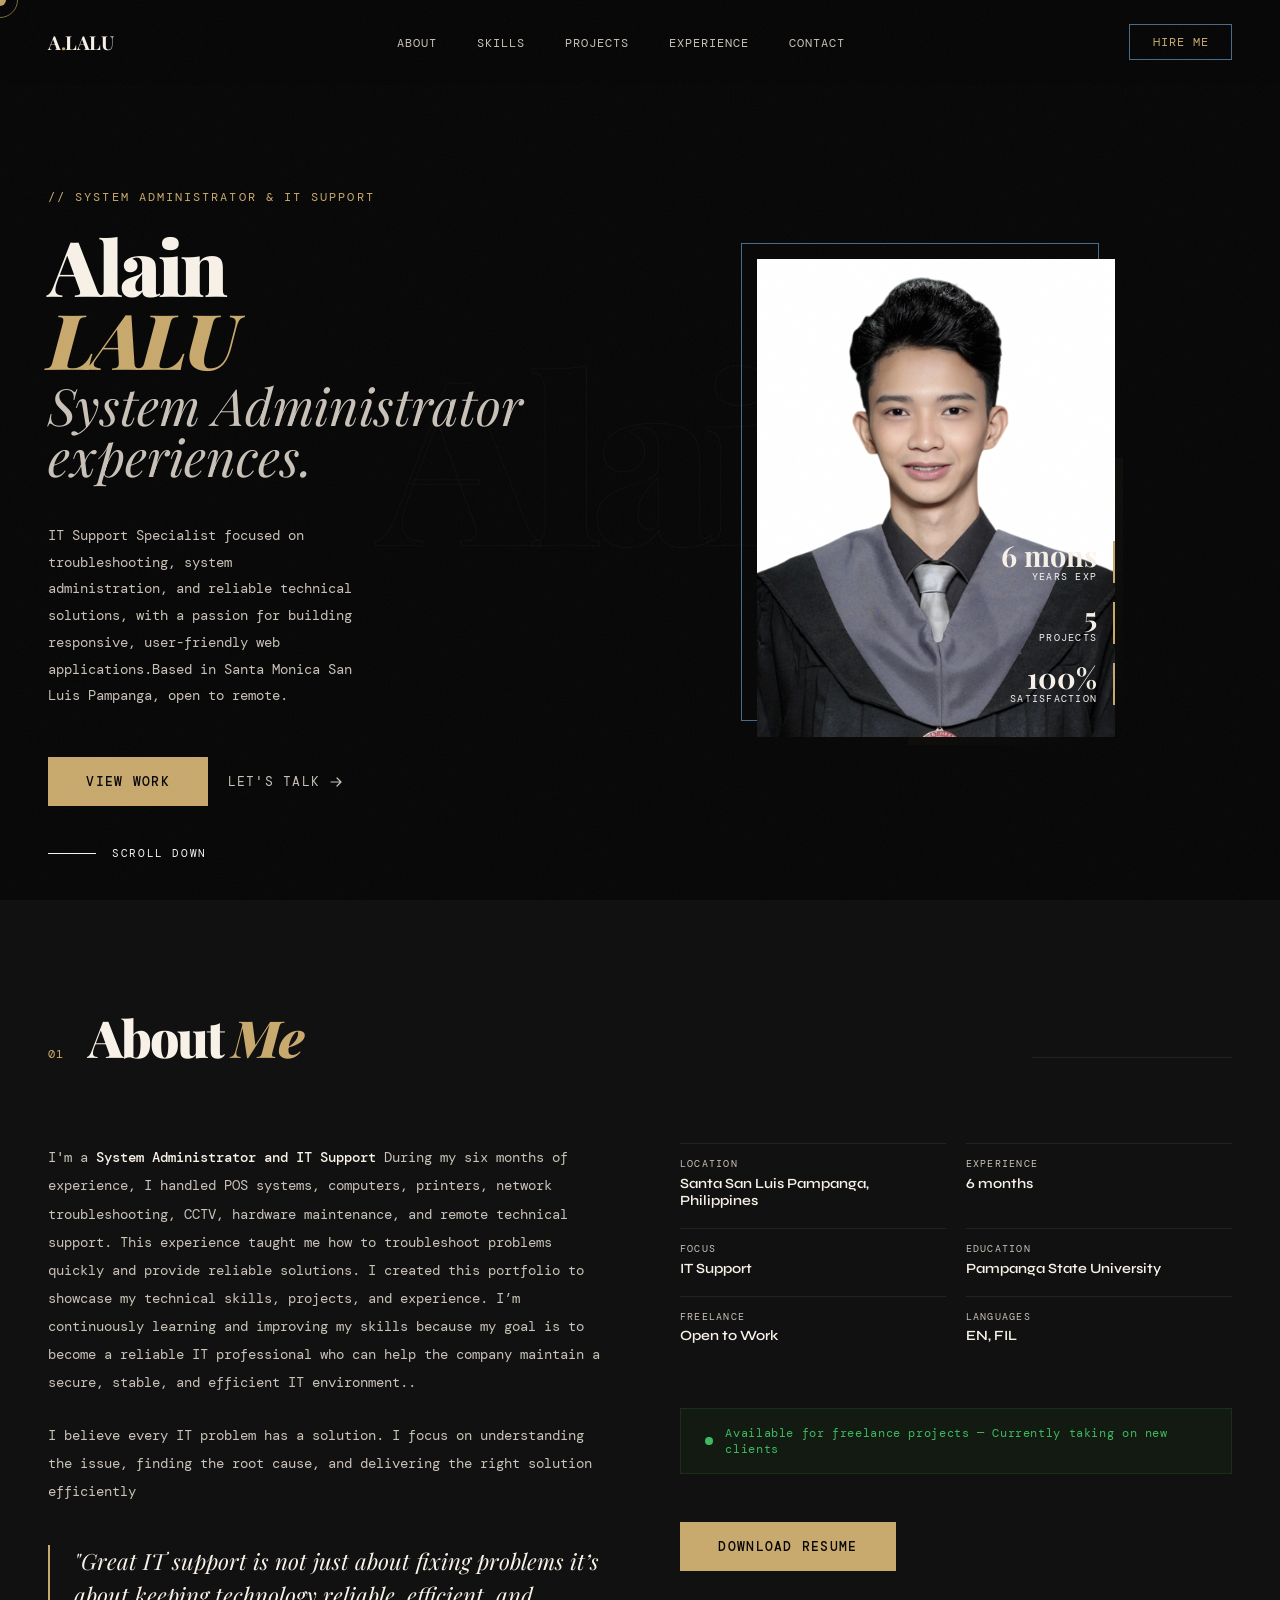
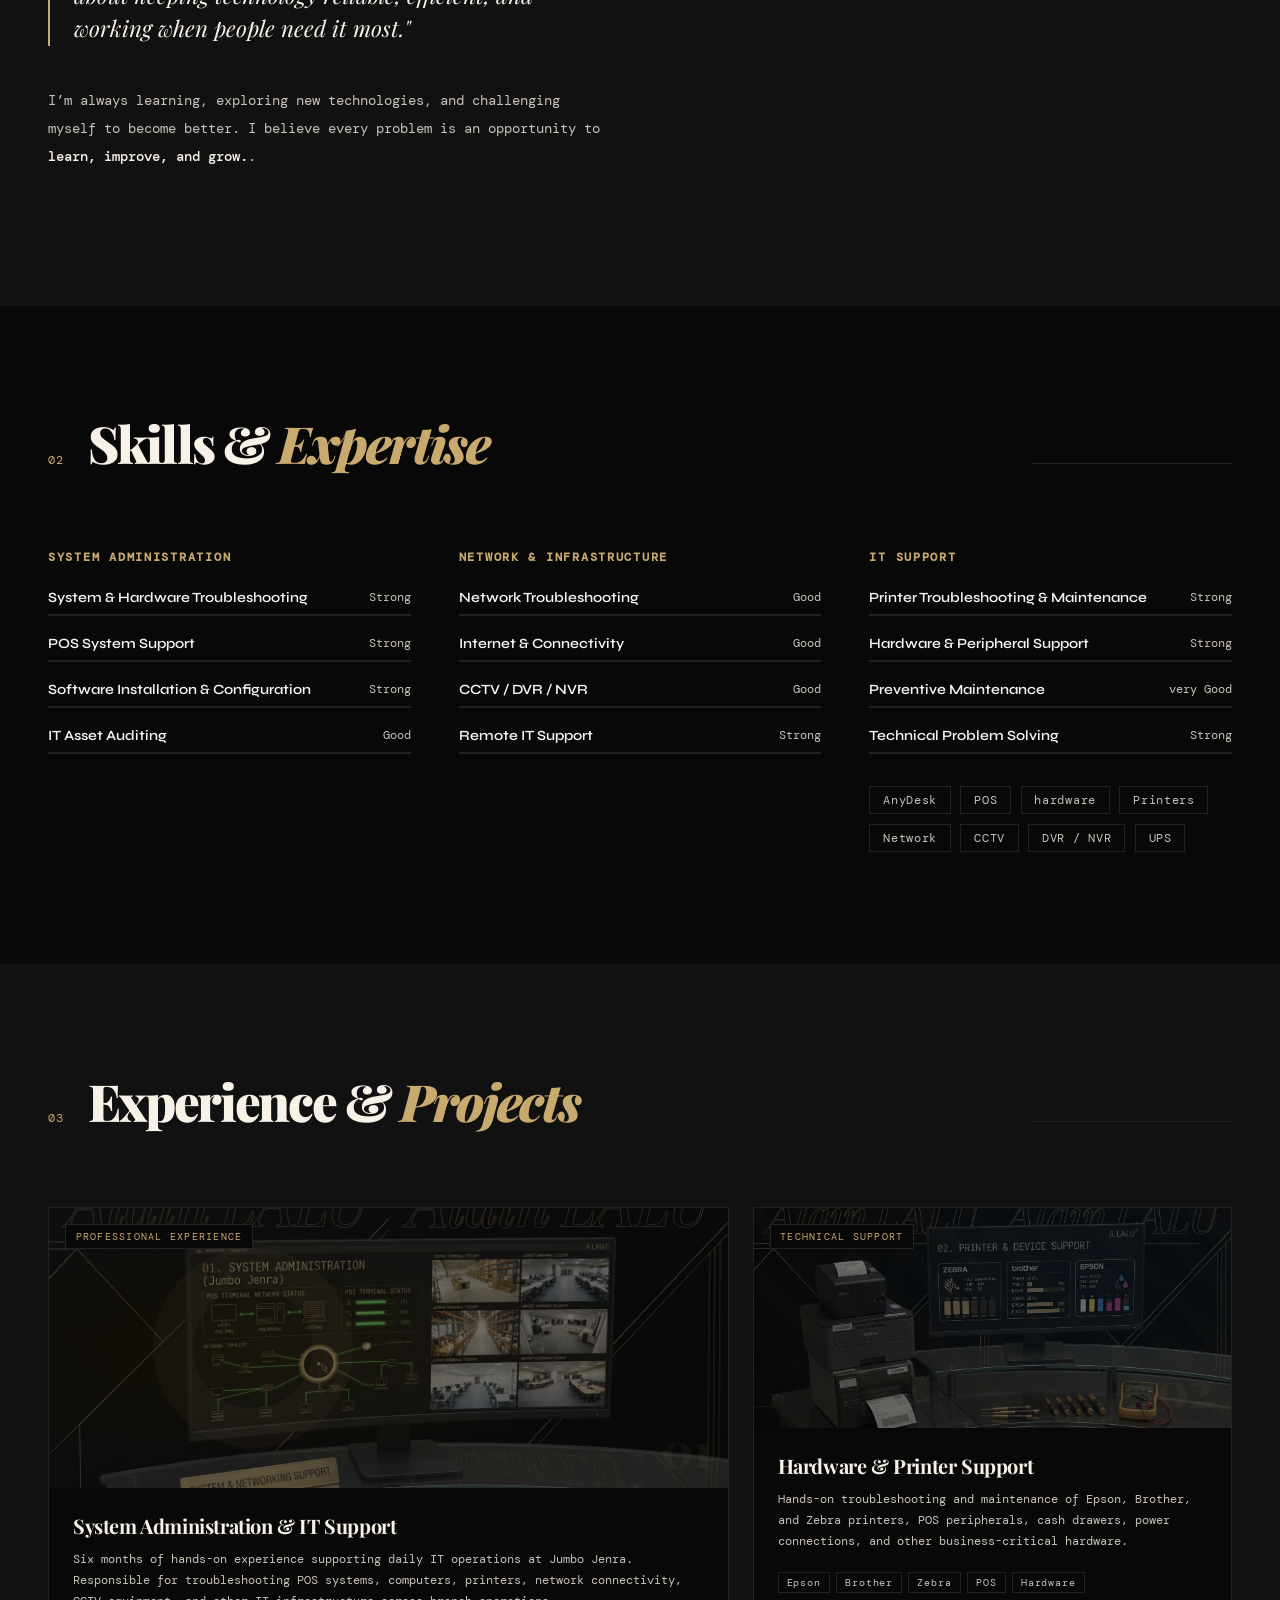
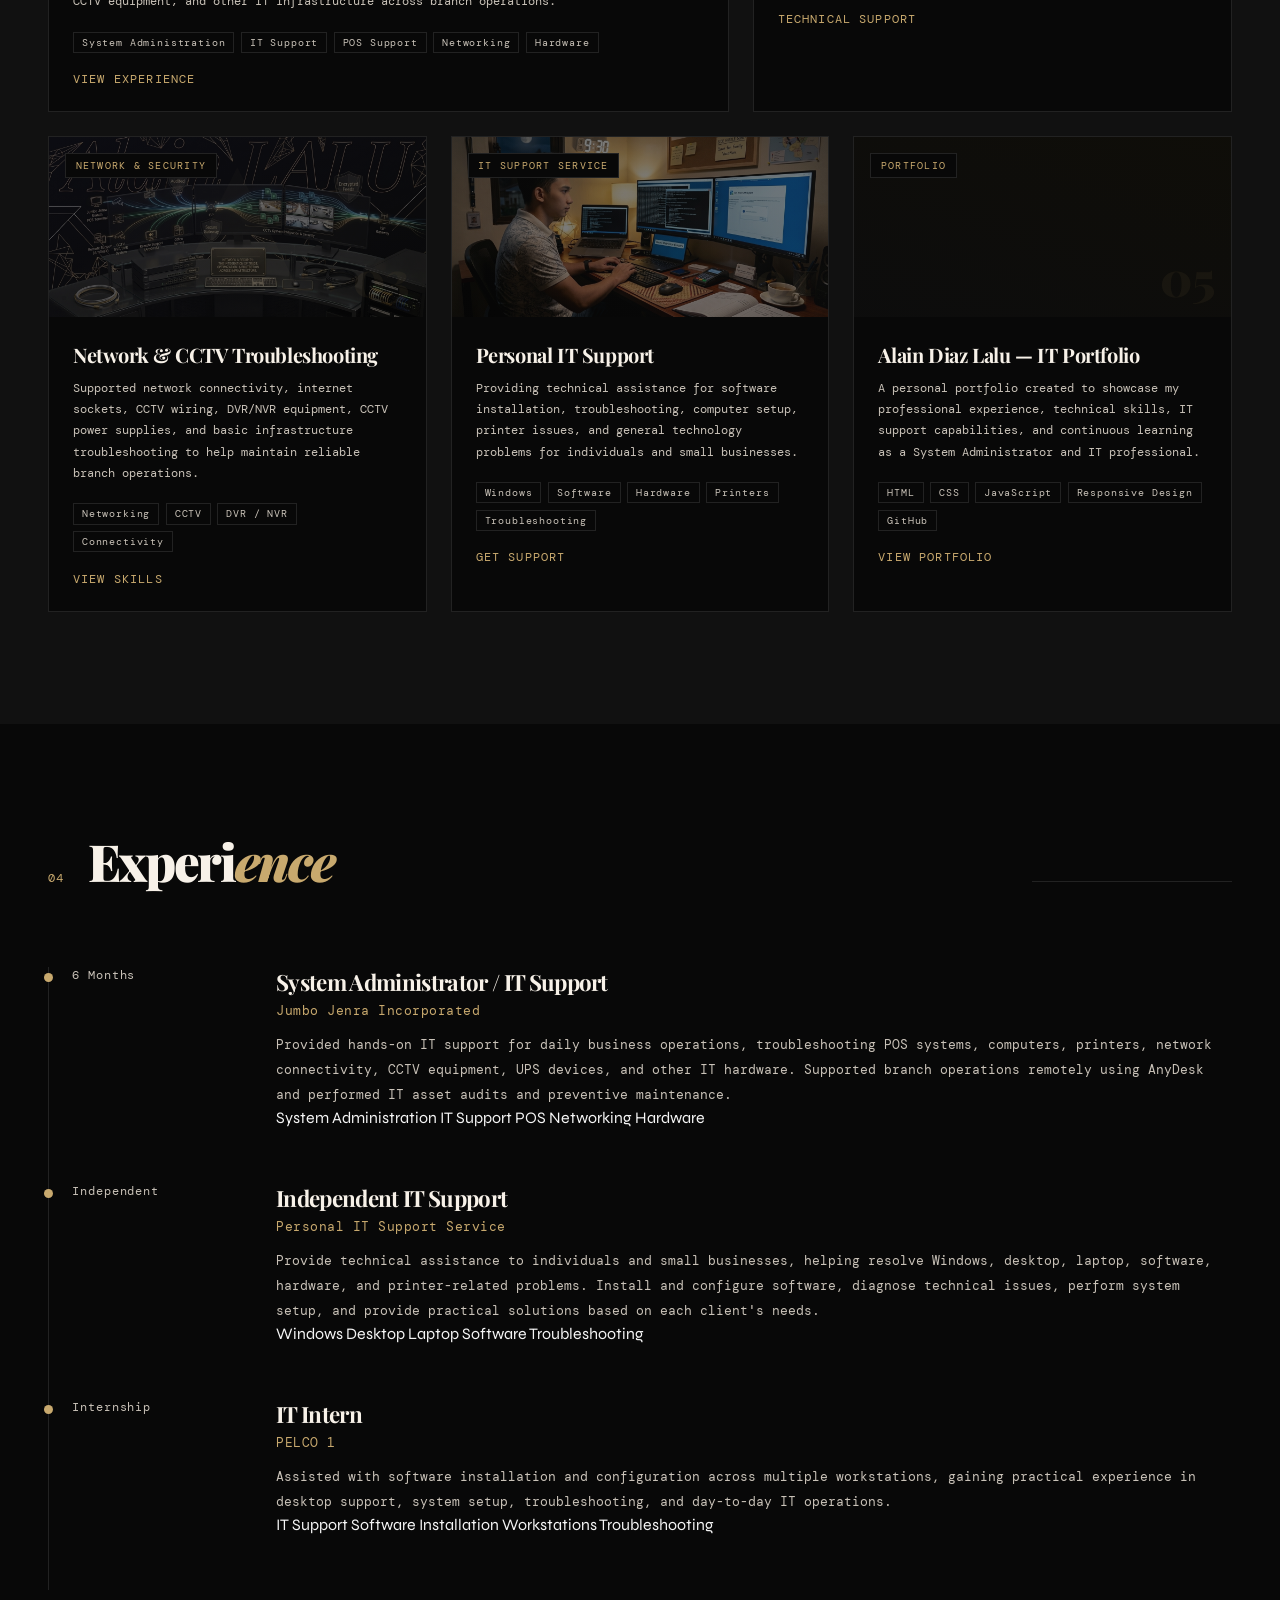
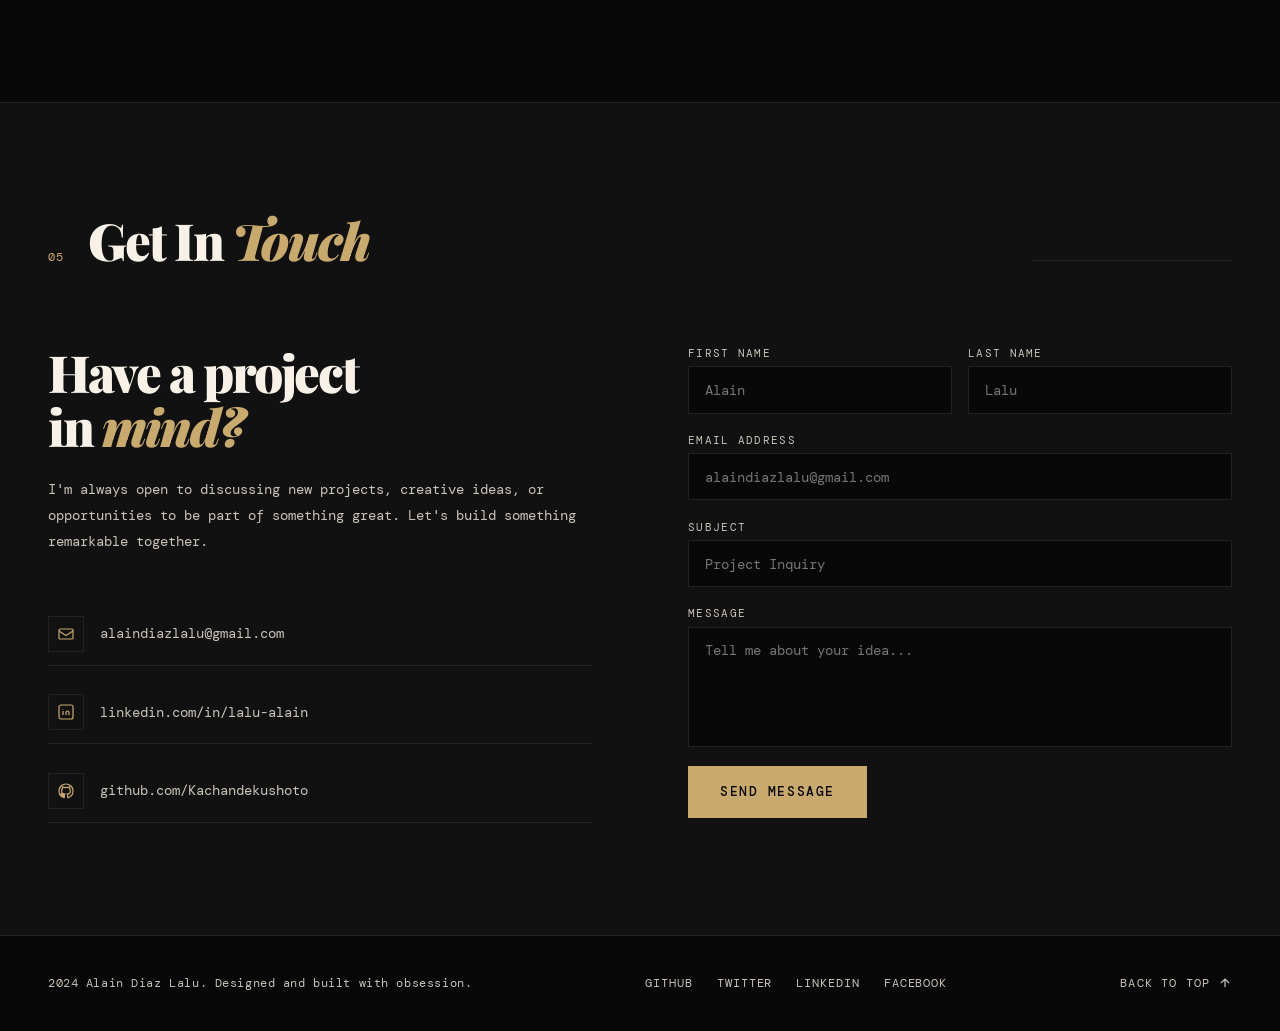
==== commit 4804f9db: "Update index.html" ====
--- a/index.html
+++ b/index.html
@@ -46,7 +46,7 @@
     <h1 class="hero-name">Alain<br/><em>LALU</em></h1>
     <p class="hero-title">System Administrator<br/>experiences.</p>
     <p class="hero-desc">
-      I build elegant, performant web applications with a sharp eye for detail and an obsession with clean code. Based in Santa Monica San Luis Pampanga, open to remote.
+      IT Support Specialist focused on troubleshooting, system administration, and reliable technical solutions, with a passion for building responsive, user-friendly web applications.Based in Santa Monica San Luis Pampanga, open to remote.
     </p>
     <div class="hero-actions">
       <a href="#projects" class="btn-primary">View Work</a>
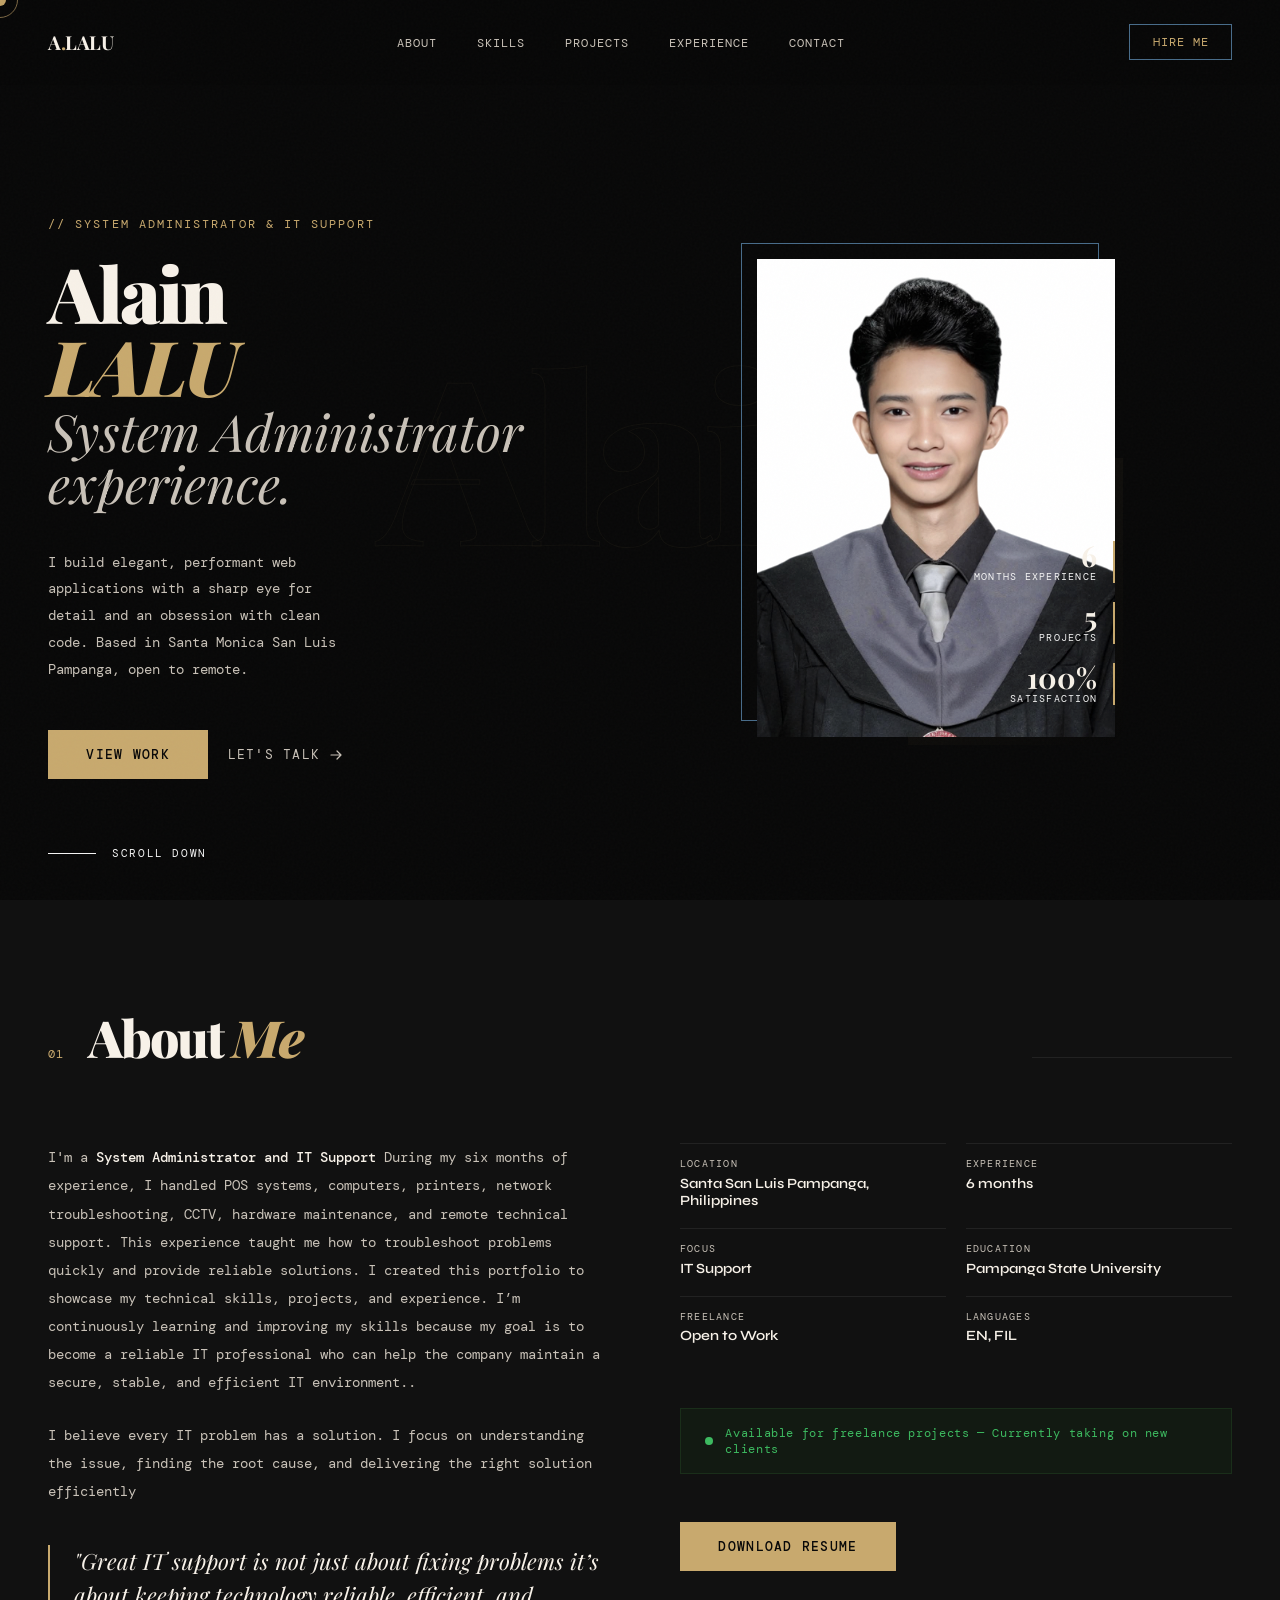
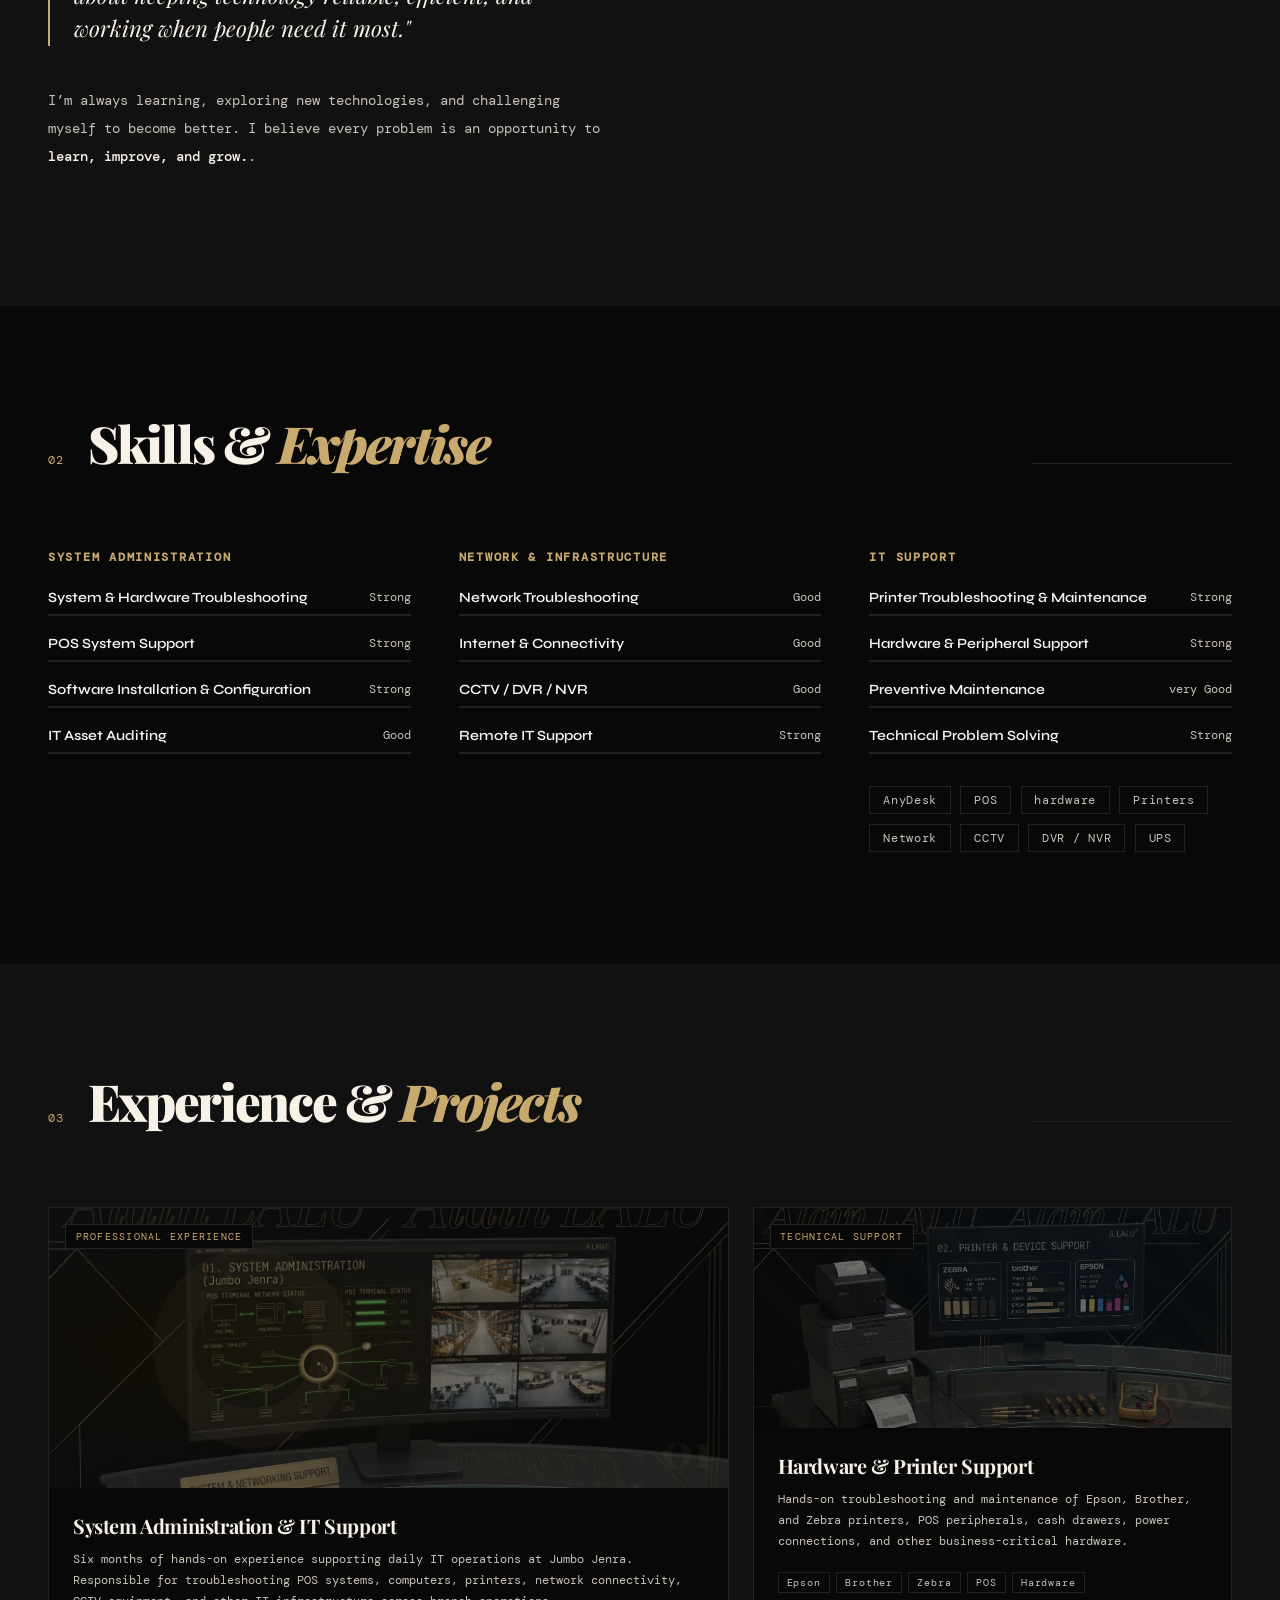
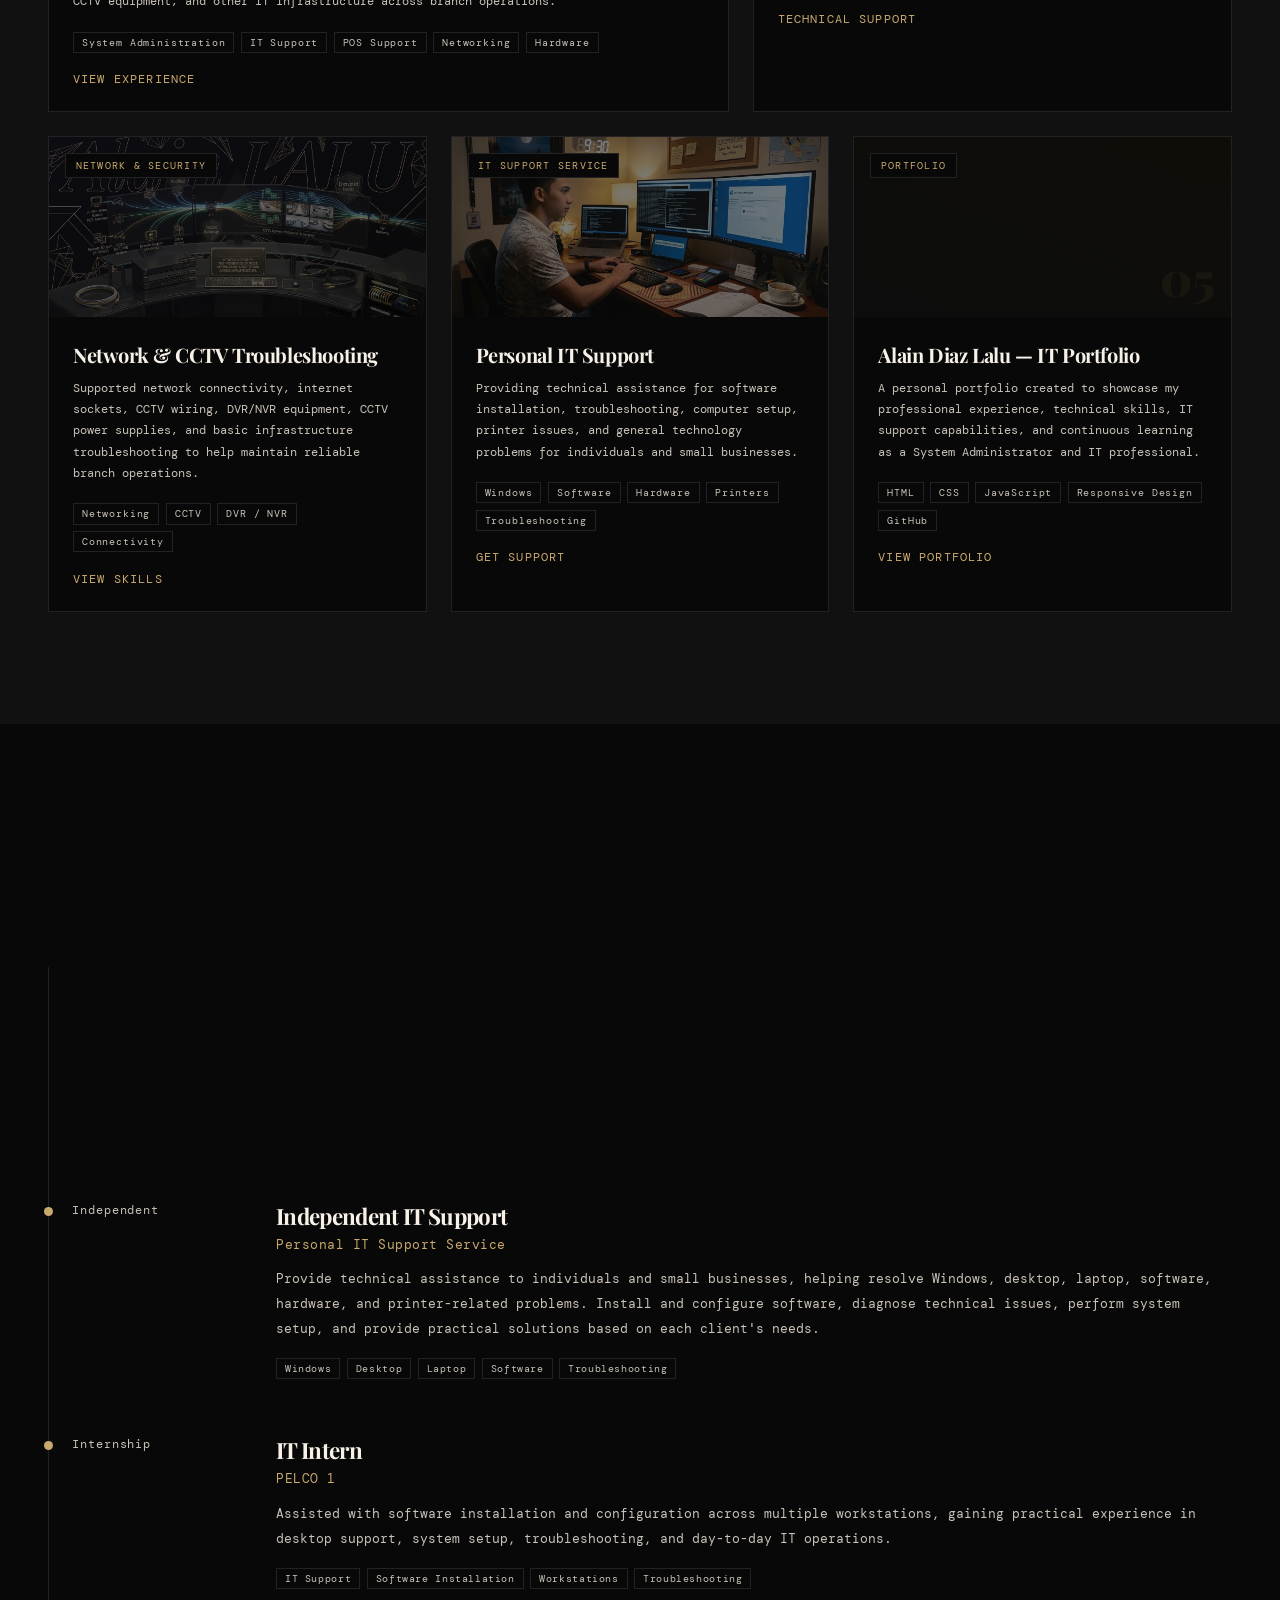
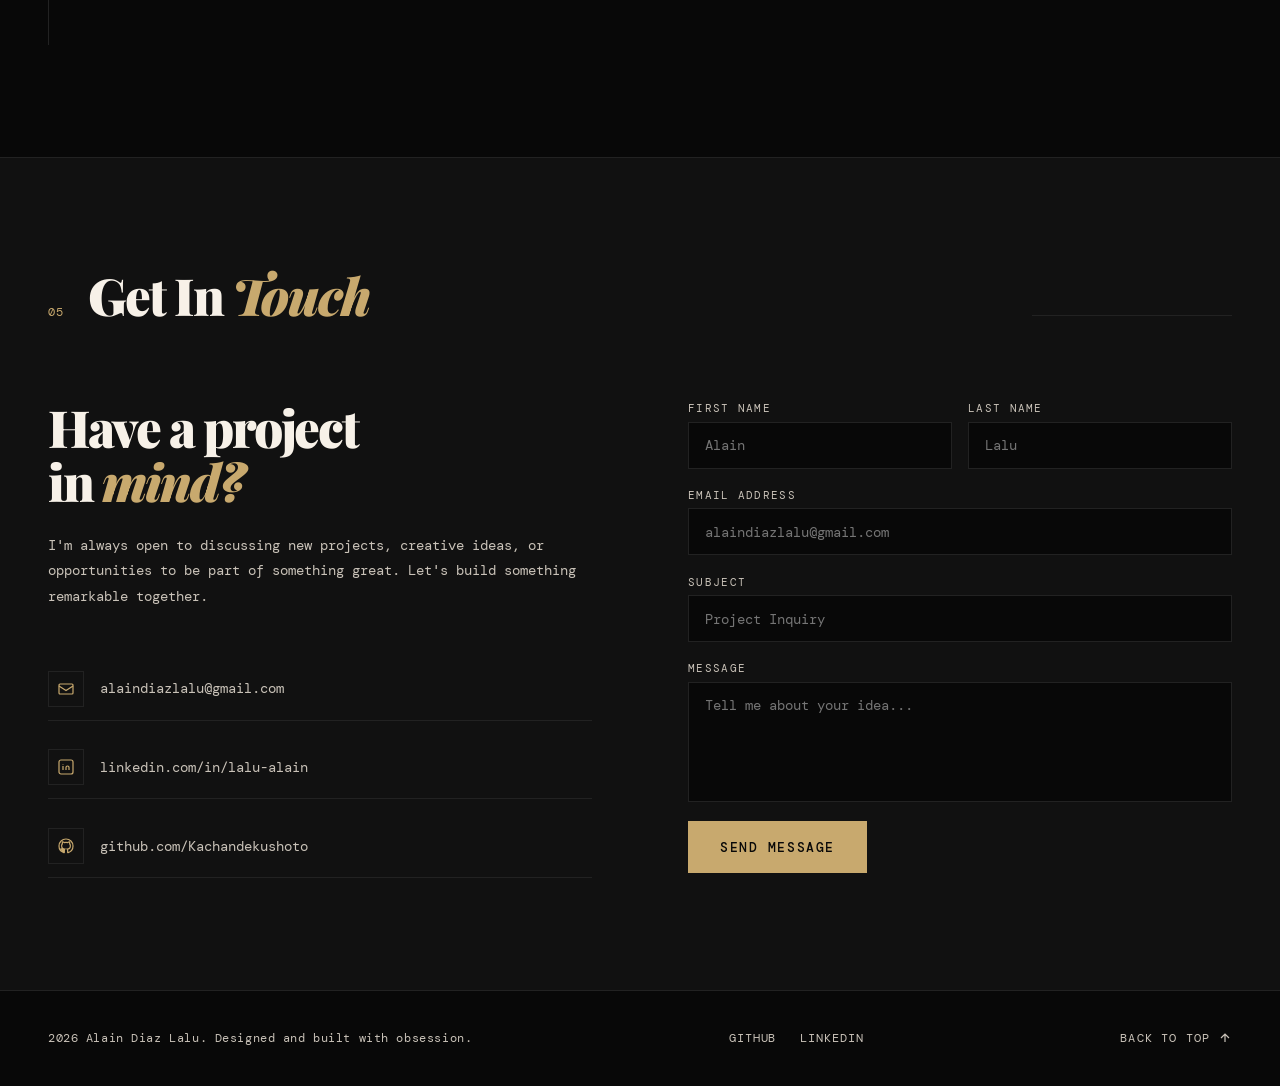
==== commit 0a2e6b94: "Add files via upload" ====
--- a/index.html
+++ b/index.html
@@ -44,9 +44,9 @@
   <div class="hero-left">
     <p class="hero-tag">// System Administrator &amp; IT SUPPORT</p>
     <h1 class="hero-name">Alain<br/><em>LALU</em></h1>
-    <p class="hero-title">System Administrator<br/>experiences.</p>
+    <p class="hero-title">System Administrator<br/>experience.</p>
     <p class="hero-desc">
-      IT Support Specialist focused on troubleshooting, system administration, and reliable technical solutions, with a passion for building responsive, user-friendly web applications.Based in Santa Monica San Luis Pampanga, open to remote.
+      I build elegant, performant web applications with a sharp eye for detail and an obsession with clean code. Based in Santa Monica San Luis Pampanga, open to remote.
     </p>
     <div class="hero-actions">
       <a href="#projects" class="btn-primary">View Work</a>
@@ -64,8 +64,8 @@
       <img src="LALU_ALAIN.png" alt="System Administrator & IT Support" class="hero-avatar" />
       <div class="hero-stats">
         <div class="stat-item">
-          <div class="stat-num">6 mons</div>
-          <div class="stat-label">Years Exp</div>
+          <div class="stat-num">6</div>
+          <div class="stat-label">Months Experience</div>
         </div>
         <div class="stat-item">
           <div class="stat-num">5</div>
@@ -133,7 +133,7 @@
         <div class="avail-dot"></div>
         <span class="avail-text">Available for freelance projects — Currently taking on new clients</span>
       </div>
-      <a href="LALU_ALAIN_DIAZ.pdf" class="btn-primary" style="align-self:flex-start; margin-top:1rem; display:inline-block; text-decoration:none;">Download Resume</a>
+      <a href="LALU_ALAIN_DIAZ.pdf" class="btn-primary resume-download" download>Download Resume</a>
     </div>
   </div>
 </section>
@@ -383,7 +383,7 @@
 
     <!-- PROJECT 03 -->
     <div class="project-card reveal">
-      <div class="project-thumb" style="height:180px">
+      <div class="project-thumb">
         <img src="Network&Security.jpg" alt="Network and Security" />
         <div class="project-thumb-pattern proj-t3"></div>
         <span class="project-label">Network &amp; Security</span>
@@ -417,7 +417,7 @@
 
     <!-- PROJECT 04 -->
     <div class="project-card reveal reveal-delay-1">
-      <div class="project-thumb" style="height:180px">
+      <div class="project-thumb">
         <img src="SideHustle.jpg" alt="Side Hustle" />
         <div class="project-thumb-pattern proj-t4"></div>
         <span class="project-label">IT Support Service</span>
@@ -452,7 +452,7 @@
 
     <!-- PROJECT 05 -->
     <div class="project-card reveal reveal-delay-2">
-      <div class="project-thumb" style="height:180px">
+      <div class="project-thumb">
         <div class="project-thumb-pattern proj-t5"></div>
         <span class="project-label">Portfolio</span>
         <span class="project-num">05</span>
@@ -476,7 +476,7 @@
         </div>
 
         <div class="project-links">
-          <a href="#" class="project-link">
+          <a href="#hero" class="project-link">
             View Portfolio
           </a>
         </div>
@@ -634,31 +634,34 @@
       </div>
     </div>
     <div class="contact-right reveal reveal-delay-2">
-      <form class="contact-form" id="contactForm">
+      <form class="contact-form" id="contactForm" action="https://formsubmit.co/alaindiazlalu@gmail.com" method="POST">
+        <input type="hidden" name="_subject" value="New portfolio contact message"/>
+        <input type="hidden" name="_template" value="table"/>
+        <input type="hidden" name="_captcha" value="false"/>
         <div class="form-row">
           <div class="form-group">
             <label class="form-label" for="fname">First Name</label>
-            <input class="form-input" type="text" id="fname" placeholder="Alain" required/>
+            <input class="form-input" type="text" id="fname" name="first_name" placeholder="Alain" required/>
           </div>
           <div class="form-group">
             <label class="form-label" for="lname">Last Name</label>
-            <input class="form-input" type="text" id="lname" placeholder="Lalu" required/>
+            <input class="form-input" type="text" id="lname" name="last_name" placeholder="Lalu" required/>
           </div>
         </div>
         <div class="form-group">
           <label class="form-label" for="email">Email Address</label>
-          <input class="form-input" type="email" id="email" placeholder="alaindiazlalu@gmail.com" required/>
+          <input class="form-input" type="email" id="email" name="_replyto" placeholder="alaindiazlalu@gmail.com" required/>
         </div>
         <div class="form-group">
           <label class="form-label" for="subject">Subject</label>
-          <input class="form-input" type="text" id="subject" placeholder="Project Inquiry"/>
+          <input class="form-input" type="text" id="subject" name="subject" placeholder="Project Inquiry"/>
         </div>
         <div class="form-group">
           <label class="form-label" for="message">Message</label>
-          <textarea class="form-textarea" id="message" placeholder="Tell me about your idea..." required></textarea>
+          <textarea class="form-textarea" id="message" name="message" placeholder="Tell me about your idea..." required></textarea>
         </div>
         <button type="submit" class="submit-btn">Send Message</button>
-        <p class="form-status" id="formStatus">Message sent successfully. I'll get back to you within 24 hours.</p>
+        <p class="form-status" id="formStatus" role="status" aria-live="polite"></p>
       </form>
     </div>
   </div>
@@ -666,12 +669,10 @@
 
 <!-- ─── FOOTER ─── -->
 <footer>
-  <p class="footer-copy"> 2024 Alain Diaz Lalu. Designed and built with obsession.</p>
+  <p class="footer-copy">2026 Alain Diaz Lalu. Designed and built with obsession.</p>
   <div class="footer-socials">
-    <a href="#">GitHub</a>
-    <a href="#">Twitter</a>
-    <a href="#">LinkedIn</a>
-    <a href="#">Facebook</a>
+    <a href="https://github.com/Kachandekushoto" target="_blank" rel="noopener noreferrer">GitHub</a>
+    <a href="https://www.linkedin.com/in/lalu-alain" target="_blank" rel="noopener noreferrer">LinkedIn</a>
   </div>
   <a href="#hero" class="back-top">
     Back to Top
@@ -683,4 +684,4 @@
 
 <script src="script.js"></script>
 </body>
-</html>
+</html>
--- a/styles.css
+++ b/styles.css
@@ -99,6 +99,8 @@
     transition: transform 0.3s ease;
   }
   .nav-links a:hover { color: var(--cream); }
+  .nav-links a.active { color: var(--cream); }
+  .nav-links a.active::after { transform: scaleX(1); }
   .nav-links a:hover::after { transform: scaleX(1); }
 
   .nav-cta {
@@ -249,6 +251,7 @@
   }
   .btn-primary:hover::after { transform: translateX(0); }
   .btn-primary:hover { box-shadow: 0 8px 32px rgba(200,169,110,0.3); }
+  .resume-download { align-self: flex-start; margin-top: 1rem; display: inline-block; }
 
   .btn-ghost {
     font-family: var(--font-mono);
@@ -509,10 +512,11 @@
   .skill-fill {
     position: absolute; top: 0; left: 0; height: 100%;
     background: linear-gradient(90deg, var(--accent-dim), var(--accent));
+    --skill-width: 0;
     transform: scaleX(0); transform-origin: left;
     transition: transform 1s cubic-bezier(0.16, 1, 0.3, 1);
   }
-  .skill-fill.animate { transform: scaleX(1); }
+  .skill-fill.animate { transform: scaleX(var(--skill-width)); }
 
   .tech-tags {
     display: flex; flex-wrap: wrap; gap: 0.6rem;
@@ -551,6 +555,7 @@
   .project-card:nth-child(3) { grid-column: 1 / 5; grid-row: 2 / 3; }
   .project-card:nth-child(4) { grid-column: 5 / 9; grid-row: 2 / 3; }
   .project-card:nth-child(5) { grid-column: 9 / 13; grid-row: 2 / 3; }
+  .project-card:nth-child(n+3) .project-thumb { height: 180px; }
 
   .project-thumb {
     height: 220px;
@@ -699,6 +704,16 @@
     font-family: var(--font-mono);
     font-size: 0.82rem; line-height: 1.9;
     color: var(--muted);
+  }
+  .timeline-tags {
+    display: flex; flex-wrap: wrap; gap: 0.4rem;
+    margin-top: 1rem;
+  }
+  .timeline-tags span {
+    font-family: var(--font-mono);
+    font-size: 0.65rem; letter-spacing: 0.06em;
+    color: var(--muted); padding: 0.2rem 0.5rem;
+    border: 1px solid var(--border);
   }
 
   /* ─── CONTACT ─── */
@@ -784,6 +799,7 @@
     align-self: flex-start;
   }
   .submit-btn:hover { opacity: 0.88; box-shadow: 0 6px 24px rgba(200,169,110,0.25); }
+  .submit-btn:disabled { opacity: 0.55; cursor: wait; }
   .form-status {
     font-family: var(--font-mono);
     font-size: 0.78rem; color: #3dba60;
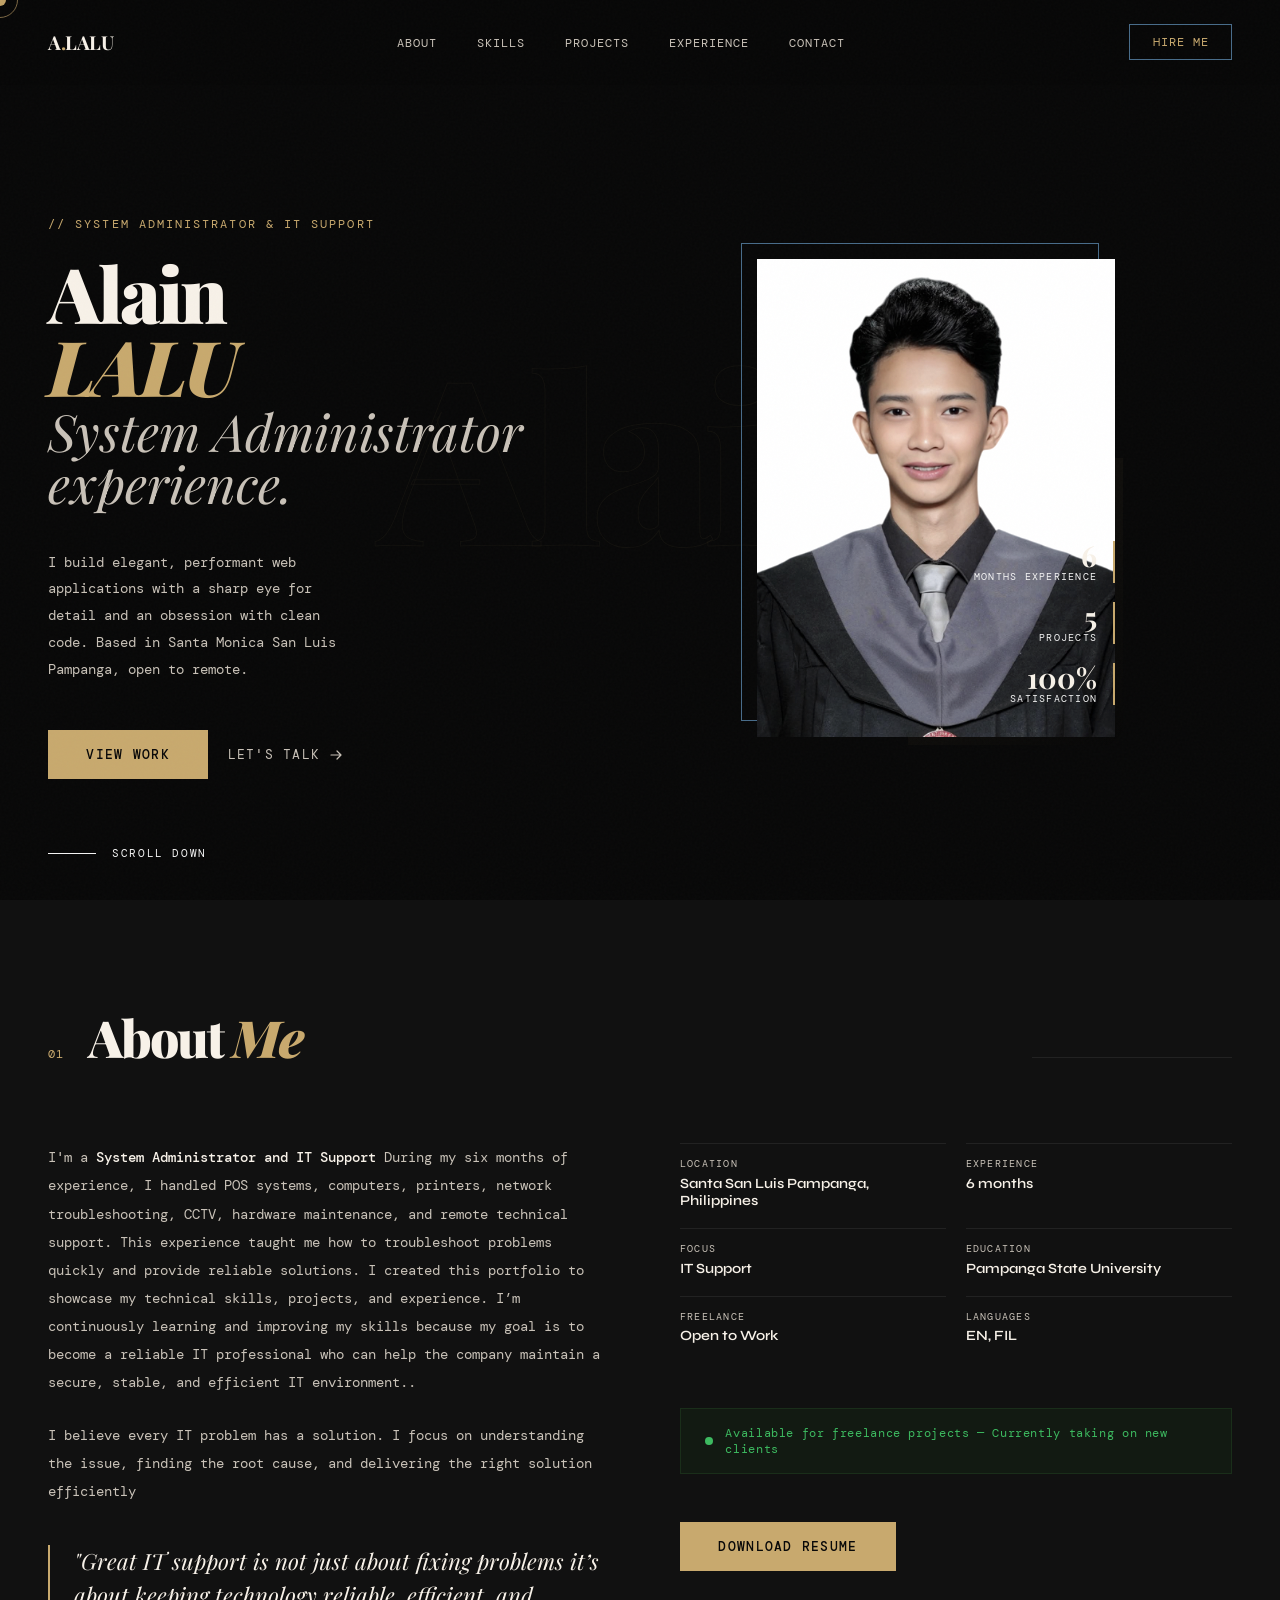
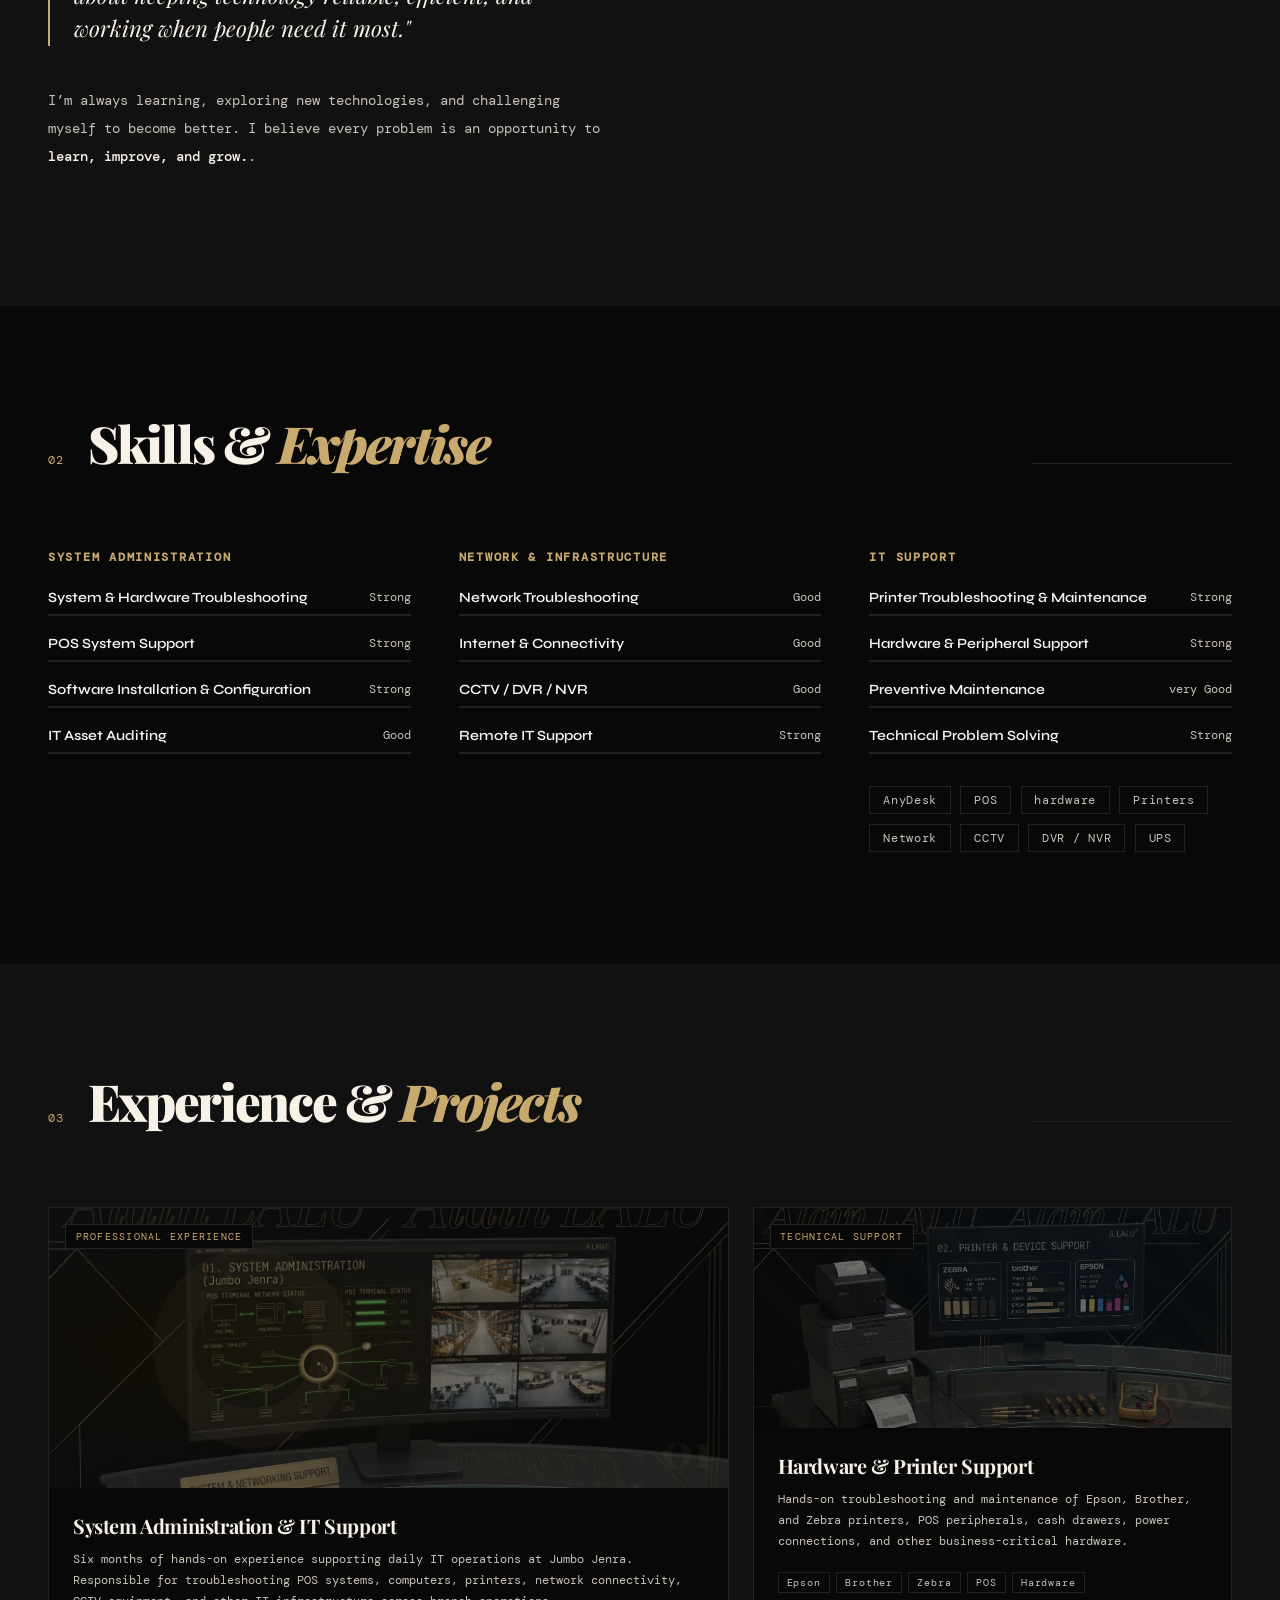
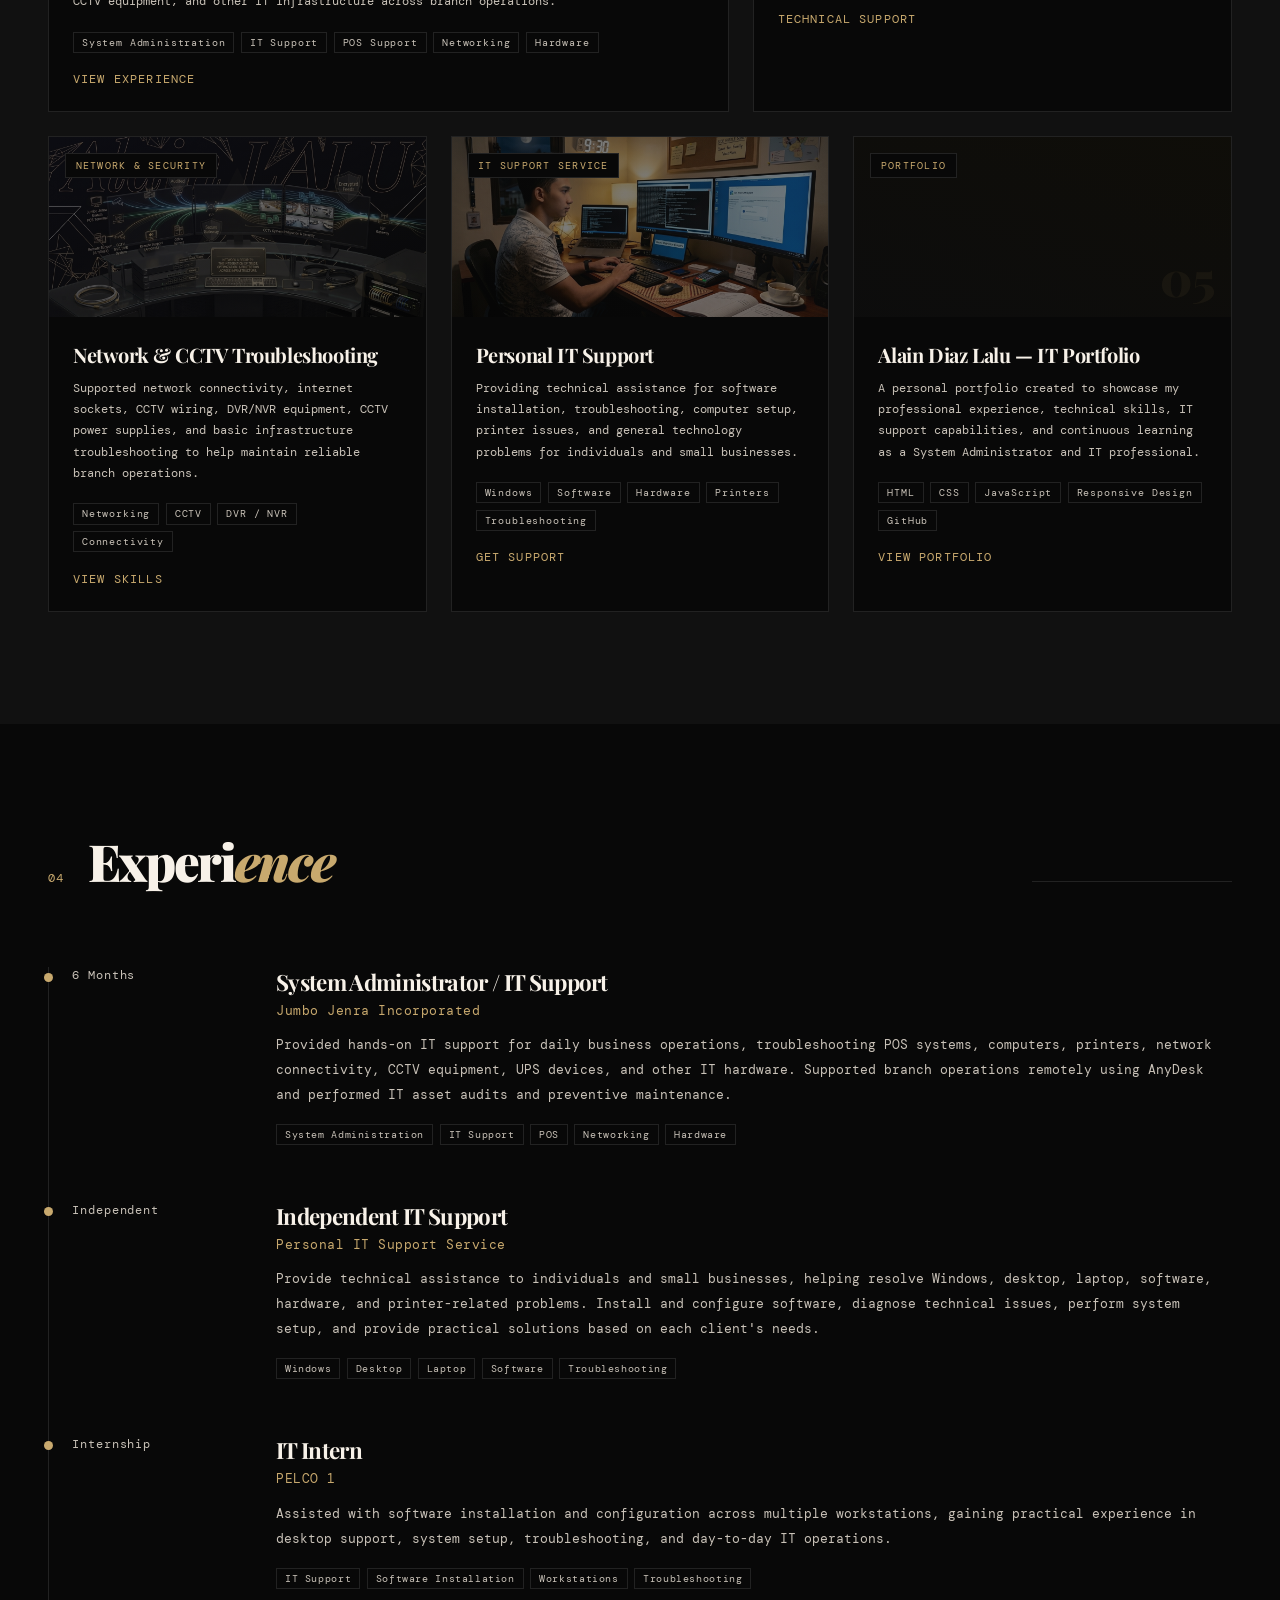
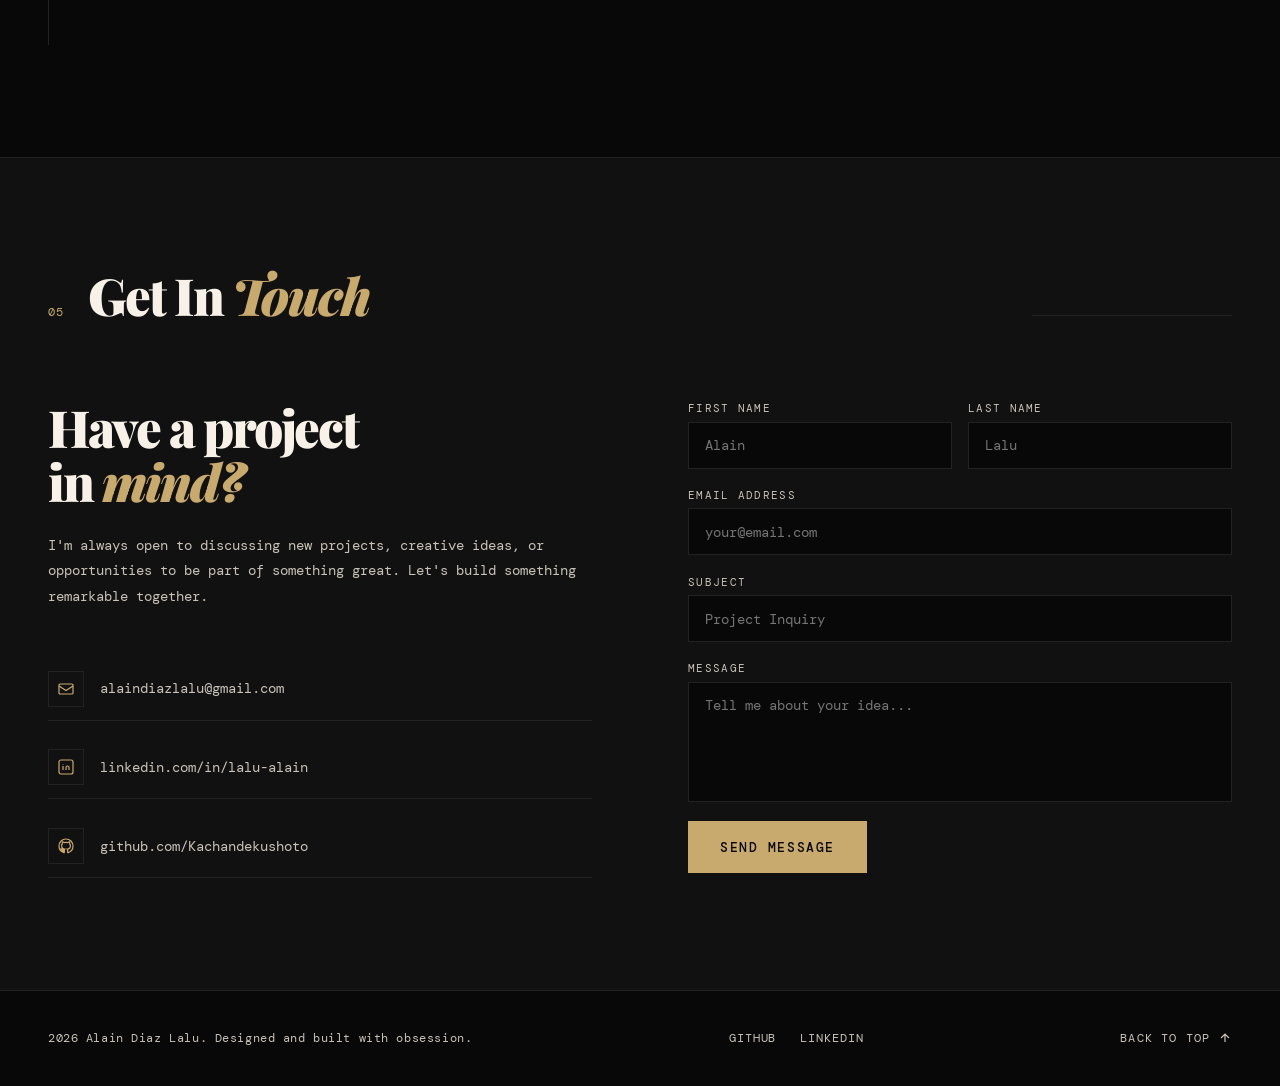
==== commit 4bcf933e: "Add files via upload" ====
--- a/index.html
+++ b/index.html
@@ -638,6 +638,7 @@
         <input type="hidden" name="_subject" value="New portfolio contact message"/>
         <input type="hidden" name="_template" value="table"/>
         <input type="hidden" name="_captcha" value="false"/>
+        <input type="hidden" name="_replyto" id="replyTo" value=""/>
         <div class="form-row">
           <div class="form-group">
             <label class="form-label" for="fname">First Name</label>
@@ -650,7 +651,7 @@
         </div>
         <div class="form-group">
           <label class="form-label" for="email">Email Address</label>
-          <input class="form-input" type="email" id="email" name="_replyto" placeholder="alaindiazlalu@gmail.com" required/>
+          <input class="form-input" type="email" id="email" name="email" placeholder="your@email.com" required/>
         </div>
         <div class="form-group">
           <label class="form-label" for="subject">Subject</label>
